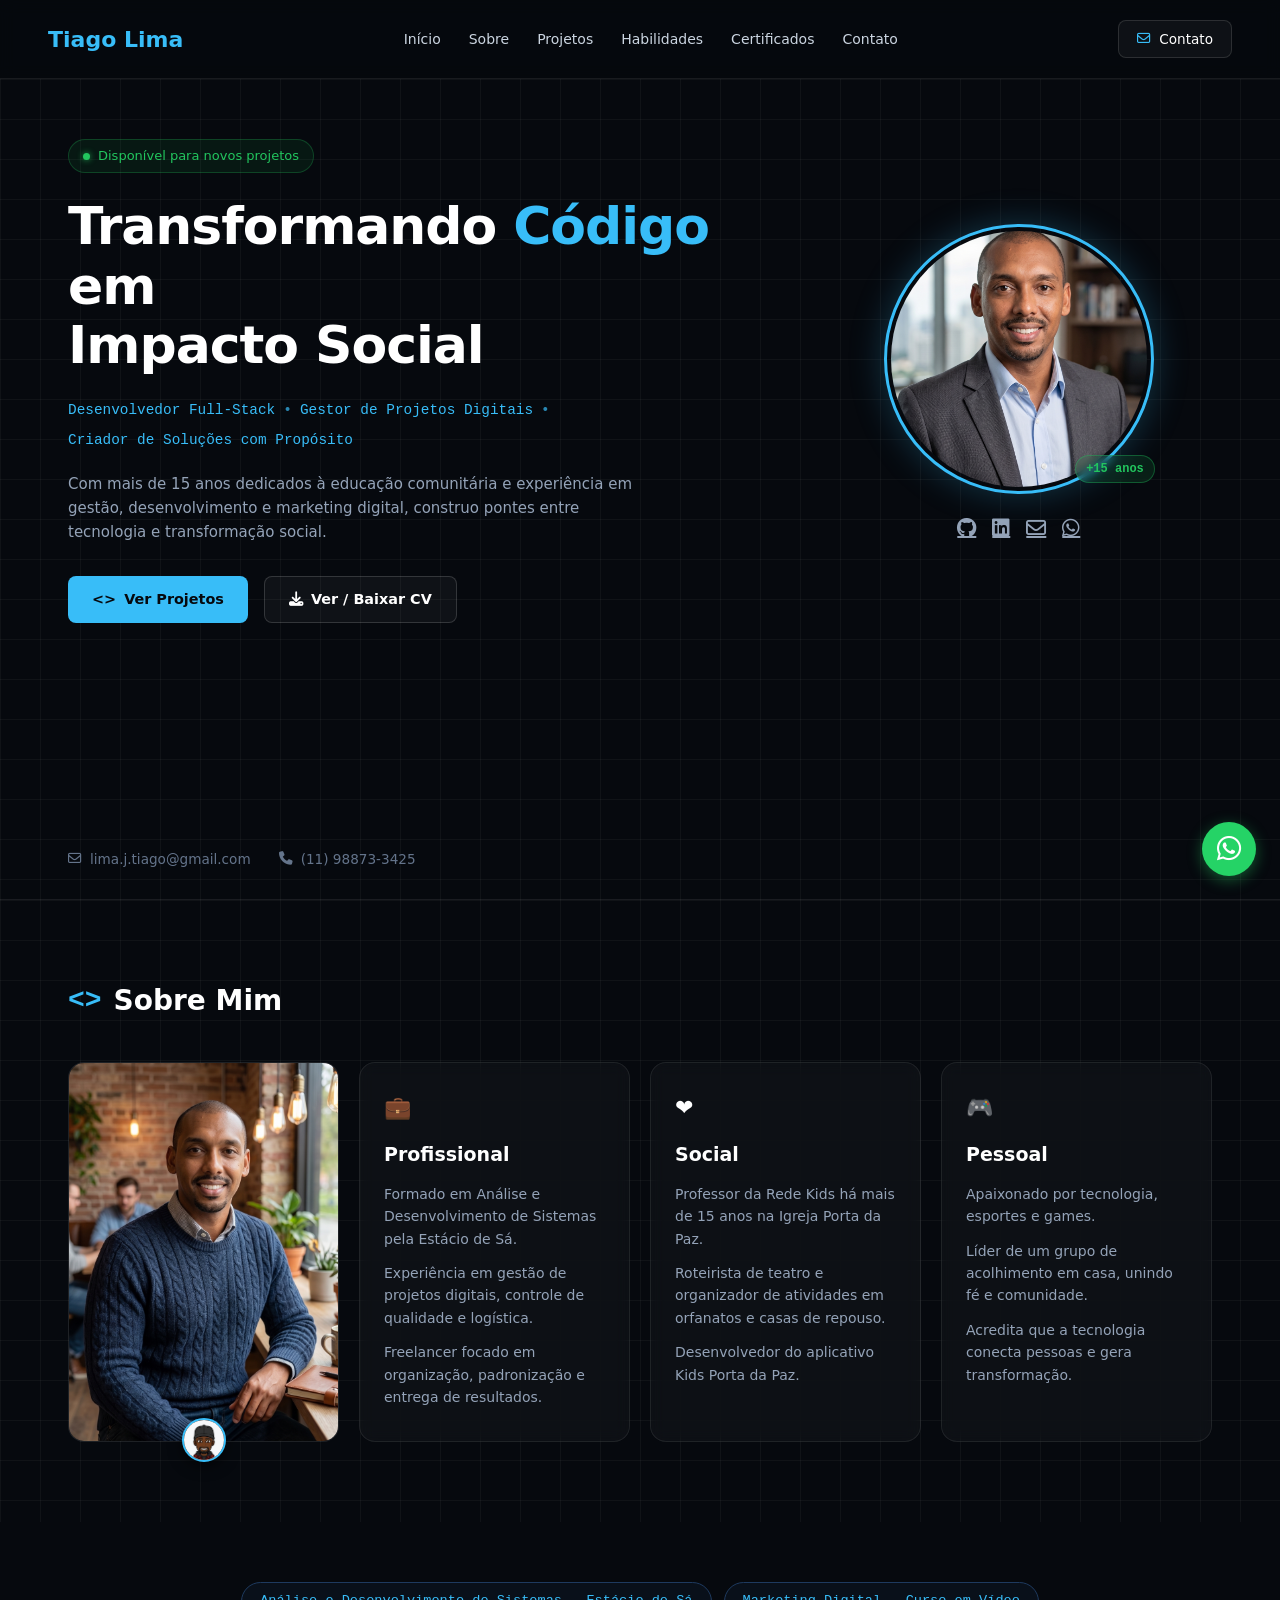
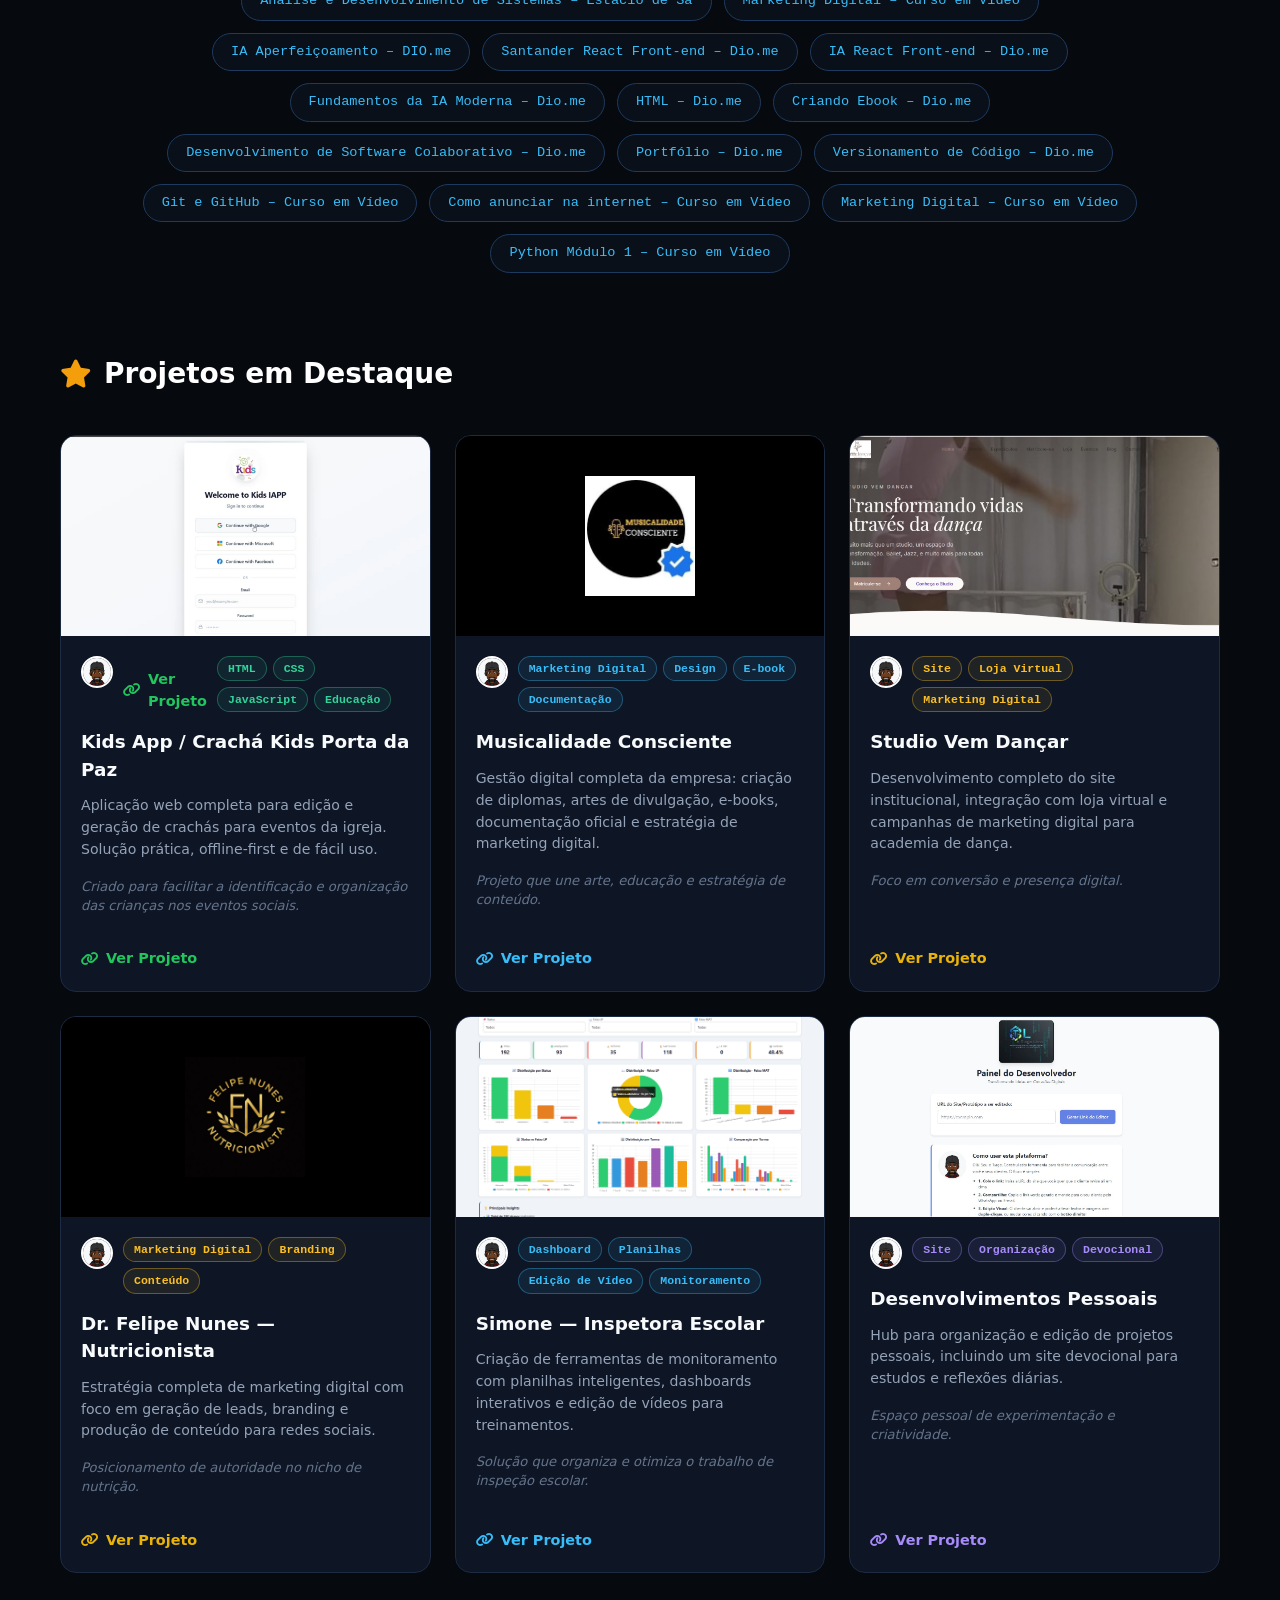
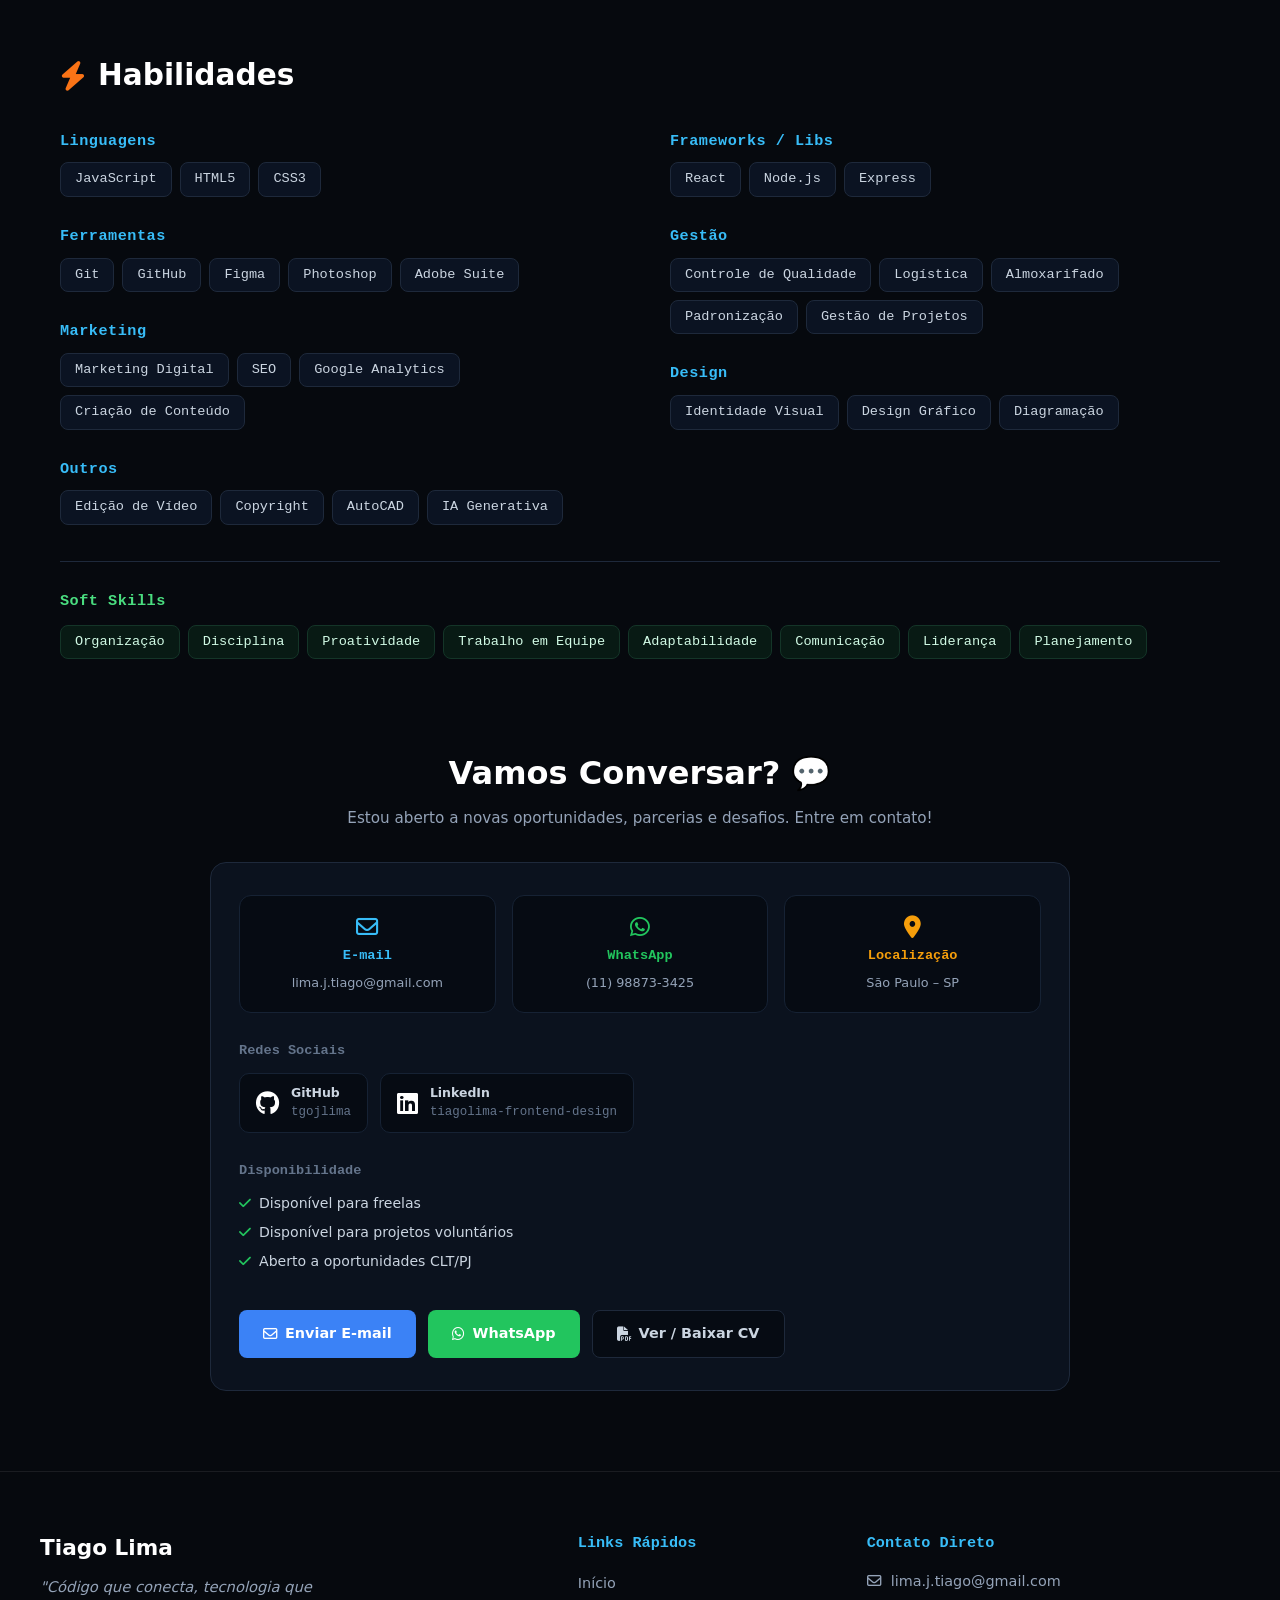
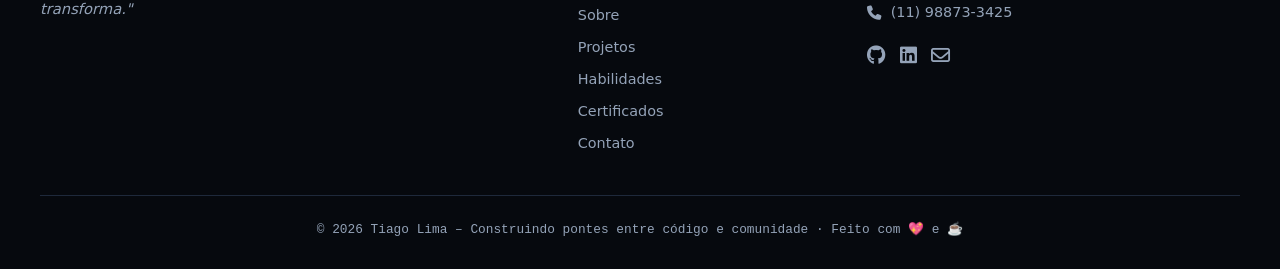
==== index.html @ 0a88589b "feat: initial commit of portfolio with LFS" ====
<!DOCTYPE html>
<html lang="pt-BR">
<head>
  <meta charset="UTF-8" />
  <meta name="viewport" content="width=device-width, initial-scale=1.0" />
  <meta name="description" content="Portfólio de Tiago Lima - Desenvolvedor Full-Stack, Gestor de Projetos Digitais e Designer" />
  
  <!-- Open Graph / Redes Sociais -->
  <meta property="og:type" content="website" />
  <meta property="og:title" content="Portfólio | Tiago Lima" />
  <meta property="og:description" content="Desenvolvedor Full-Stack, Gestor de Projetos Digitais e Designer." />
  <meta property="og:image" content="./assets/tiago_terno.jpg" />
  <meta name="twitter:card" content="summary_large_image" />

  <title>Portfólio | Tiago Lima</title>
  <link rel="icon" type="image/svg+xml" href="data:image/svg+xml,%3Csvg xmlns='http://www.w3.org/2000/svg' viewBox='0 0 100 100'%3E%3Ctext y='80' font-size='80'%3E👨‍💻%3C/text%3E%3C/svg%3E">

  <!-- Font Awesome Icons -->
  <link rel="stylesheet" href="https://cdnjs.cloudflare.com/ajax/libs/font-awesome/6.4.0/css/all.min.css" integrity="sha512-iecdLmaskl7CVkqkXNQ/ZH/XLlvWZOJyj7Yy7tcenmpD1ypASozpmT/E0iPtmFIB46ZmdtAc9eNBvH0H/ZpiBw==" crossorigin="anonymous" referrerpolicy="no-referrer" />

  <!-- Folha de Estilos Externa -->
  <link rel="stylesheet" href="style.css" />
</head>
<body>

  <!-- Barra de Navegação -->
  <header class="navbar">
    <a href="#inicio" class="navbar-logo">Tiago Lima</a>
    <nav class="nav-links" aria-label="Navegação Principal">
      <a href="#inicio">Início</a>
      <a href="#sobre">Sobre</a>
      <a href="#projetos">Projetos</a>
      <a href="#habilidades">Habilidades</a>
      <a href="certificados.html">Certificados</a>
      <a href="#contato">Contato</a>
    </nav>
    <a href="#contato" class="btn-contact">
      <i class="fa-regular fa-envelope" aria-hidden="true"></i>
      <span>Contato</span>
    </a>
  </header>

  <main>
  <!-- Hero Section -->
  <section class="hero-wrapper" id="inicio">
    <div class="hero-container">
      <div class="hero-content">
        
        <div class="hero-left">
          <div class="status-badge">
            <span class="status-dot"></span>
            <span>Disponível para novos projetos</span>
          </div>

          <h1 class="hero-title">
            Transformando <span class="text-blue">Código</span> em<br />
            Impacto Social
          </h1>

          <p class="hero-tags">
            <span>Desenvolvedor Full-Stack</span>
            <span class="dot" aria-hidden="true">•</span>
            <span>Gestor de Projetos Digitais</span>
            <span class="dot" aria-hidden="true">•</span>
            <span>Criador de Soluções com Propósito</span>
          </p>

          <p class="hero-description">
            Com mais de 15 anos dedicados à educação comunitária e experiência em gestão, desenvolvimento e marketing digital, construo pontes entre tecnologia e transformação social.
          </p>

          <div class="hero-buttons">
            <a href="#projetos" class="btn btn-primary">
              <span aria-hidden="true">&lt;&gt;</span>
              <span>Ver Projetos</span>
            </a>
            <a href="./assets/curriculo-tiago-2026.pdf" target="_blank" class="btn btn-secondary" aria-label="Visualizar ou Baixar Currículo em PDF">
              <i class="fa-solid fa-download" aria-hidden="true"></i>
              <span>Ver / Baixar CV</span>
            </a>
          </div>
        </div>

        <div class="hero-right">
          <div class="avatar-frame">
            <img src="./assets/tiago_terno.jpg" alt="Foto profissional de Tiago Lima" class="avatar-img" / loading="lazy">
            <span class="experience-badge">+15 anos</span>
          </div>

          <div class="social-icons">
            <a href="https://github.com/tgojlima" target="_blank" rel="noopener noreferrer" aria-label="GitHub de Tiago Lima">
              <i class="fa-brands fa-github" aria-hidden="true"></i>
            </a>
            <a href="https://linkedin.com/in/tiagolima-frontend-design" target="_blank" rel="noopener noreferrer" aria-label="LinkedIn de Tiago Lima">
              <i class="fa-brands fa-linkedin" aria-hidden="true"></i>
            </a>
            <a href="mailto:lima.j.tiago@gmail.com" aria-label="Enviar e-mail para Tiago Lima">
              <i class="fa-regular fa-envelope" aria-hidden="true"></i>
            </a>
            <a href="https://wa.me/5511988733425" target="_blank" rel="noopener noreferrer" aria-label="WhatsApp de Tiago Lima">
              <i class="fa-brands fa-whatsapp" aria-hidden="true"></i>
            </a>
          </div>
        </div>

      </div>

      <div class="hero-footer-contacts">
        <div class="contact-item">
          <i class="fa-regular fa-envelope" aria-hidden="true"></i>
          <span>lima.j.tiago@gmail.com</span>
        </div>
        <div class="contact-item">
          <i class="fa-solid fa-phone" aria-hidden="true"></i>
          <span>(11) 98873-3425</span>
        </div>
      </div>
    </div>
  </section>

  <!-- Seção Sobre -->
  <section class="about-section" id="sobre">
    <div class="about-container">
      <h2 class="section-title">
        <span class="code-symbol" aria-hidden="true">&lt;&gt;</span> Sobre Mim
      </h2>

      <div class="about-grid">
        <div class="photo-card-container">
          <div class="photo-card">
            <img src="./assets/tiago_sueter.jpg" alt="Tiago Lima posando com suéter" class="photo-img" / loading="lazy">
          </div>
          <div class="avatar-badge">
            <img src="./assets/tgoavatar.jpeg" alt="Ícone de avatar" / loading="lazy">
          </div>
        </div>

        <article class="info-card">
          <div class="card-icon" aria-hidden="true">💼</div>
          <h3 class="card-title">Profissional</h3>
          <p class="card-text">Formado em Análise e Desenvolvimento de Sistemas pela Estácio de Sá.</p>
          <p class="card-text">Experiência em gestão de projetos digitais, controle de qualidade e logística.</p>
          <p class="card-text">Freelancer focado em organização, padronização e entrega de resultados.</p>
        </article>

        <article class="info-card">
          <div class="card-icon" aria-hidden="true">❤️</div>
          <h3 class="card-title">Social</h3>
          <p class="card-text">Professor da Rede Kids há mais de 15 anos na Igreja Porta da Paz.</p>
          <p class="card-text">Roteirista de teatro e organizador de atividades em orfanatos e casas de repouso.</p>
          <p class="card-text">Desenvolvedor do aplicativo Kids Porta da Paz.</p>
        </article>

        <article class="info-card">
          <div class="card-icon" aria-hidden="true">🎮</div>
          <h3 class="card-title">Pessoal</h3>
          <p class="card-text">Apaixonado por tecnologia, esportes e games.</p>
          <p class="card-text">Líder de um grupo de acolhimento em casa, unindo fé e comunidade.</p>
          <p class="card-text">Acredita que a tecnologia conecta pessoas e gera transformação.</p>
        </article>
      </div>
    </div>
  </section>

  <!-- Seção Tags de Cursos Realizados -->
  <section class="tags-section" aria-label="Cursos e Certificações">
    <div class="tags-container">
      <a href="certificados.html" class="tag">Análise e Desenvolvimento de Sistemas – Estácio de Sá</a>
      <a href="certificados.html" class="tag">Marketing Digital – Curso em Vídeo</a>
      <a href="certificados.html" class="tag">IA Aperfeiçoamento – DIO.me</a>
      <a href="certificados.html" class="tag">Santander React Front-end – Dio.me</a>
      <a href="certificados.html" class="tag">IA React Front-end – Dio.me</a>
      <a href="certificados.html" class="tag">Fundamentos da IA Moderna – Dio.me</a>
      <a href="certificados.html" class="tag">HTML – Dio.me</a>
      <a href="certificados.html" class="tag">Criando Ebook – Dio.me</a>
      <a href="certificados.html" class="tag">Desenvolvimento de Software Colaborativo – Dio.me</a>
      <a href="certificados.html" class="tag">Portfólio – Dio.me</a>
      <a href="certificados.html" class="tag">Versionamento de Código – Dio.me</a>
      <a href="certificados.html" class="tag">Git e GitHub – Curso em Vídeo</a>
      <a href="certificados.html" class="tag">Como anunciar na internet – Curso em Vídeo</a>
      <a href="certificados.html" class="tag">Marketing Digital – Curso em Vídeo</a>
      <a href="certificados.html" class="tag">Python Módulo 1 – Curso em Vídeo</a>
    </div>
  </section>

  <!-- Seção Projetos em Destaque -->
  <section class="projects-section" id="projetos">
    <h2 class="section-title">
      <i class="fa-solid fa-star" aria-hidden="true"></i> Projetos em Destaque
    </h2>

    <div class="projects-grid">
      <!-- Card 1 -->
      <article class="project-card">
        <div class="card-cover">
          <img src="./assets/kids_portadapaz.jpeg" alt="Screenshot do aplicativo Kids Porta da Paz" / loading="lazy">
        </div>
        <div class="card-body">
          <div class="author-and-tags">
            <div class="author-avatar">
              <img src="./assets/tgoavatar.jpeg" alt="Avatar autor" / loading="lazy">
            </div>
            <div class="card-footer">
              <a href="https://github.com/tgojlima/cracha-kids-portadapaz" target="_blank" rel="noopener noreferrer" class="project-link link-green">
              <i class="fa-solid fa-link" aria-hidden="true"></i> Ver Projeto
              </a>
</div>
            <div class="tags-list">
              <span class="tag-badge tag-green">HTML</span>
              <span class="tag-badge tag-green">CSS</span>
              <span class="tag-badge tag-green">JavaScript</span>
              <span class="tag-badge tag-green">Educação</span>
            </div>
          </div>
          <h3 class="card-title">Kids App / Crachá Kids Porta da Paz</h3>
          <p class="card-description">
            Aplicação web completa para edição e geração de crachás para eventos da igreja. Solução prática, offline-first e de fácil uso.
          </p>
          <p class="card-italic-note">
            Criado para facilitar a identificação e organização das crianças nos eventos sociais.
          </p>
          <div class="card-footer">
            <a href="projetos.html#kids-app" class="project-link link-green">
              <i class="fa-solid fa-link" aria-hidden="true"></i> Ver Projeto
            </a>
          </div>
        </div>
      </article>

      <!-- Card 2 -->
      <article class="project-card">
        <div class="card-cover cover-centered">
          <img src="./assets/logo_musicalidade.jpg" alt="Logotipo Musicalidade Consciente" / loading="lazy">
        </div>
        <div class="card-body">
          <div class="author-and-tags">
            <div class="author-avatar">
              <img src="./assets/tgoavatar.jpeg" alt="Avatar autor" / loading="lazy">
            </div>
            <div class="tags-list">
              <span class="tag-badge tag-blue">Marketing Digital</span>
              <span class="tag-badge tag-blue">Design</span>
              <span class="tag-badge tag-blue">E-book</span>
              <span class="tag-badge tag-blue">Documentação</span>
            </div>
          </div>
          <h3 class="card-title">Musicalidade Consciente</h3>
          <p class="card-description">
            Gestão digital completa da empresa: criação de diplomas, artes de divulgação, e-books, documentação oficial e estratégia de marketing digital.
          </p>
          <p class="card-italic-note">
            Projeto que une arte, educação e estratégia de conteúdo.
          </p>
          <div class="card-footer">
            <a href="projetos.html#musicalidade" class="project-link link-blue">
              <i class="fa-solid fa-link" aria-hidden="true"></i> Ver Projeto
            </a>
          </div>
        </div>
      </article>

      <!-- Card 3 -->
      <article class="project-card">
        <div class="card-cover">
          <img src="./assets/studio_vemdancar.jpeg" alt="Visual do site Studio Vem Dançar" / loading="lazy">
        </div>
        <div class="card-body">
          <div class="author-and-tags">
            <div class="author-avatar">
              <img src="./assets/tgoavatar.jpeg" alt="Avatar autor" / loading="lazy">
            </div>
            <div class="tags-list">
              <span class="tag-badge tag-yellow">Site</span>
              <span class="tag-badge tag-yellow">Loja Virtual</span>
              <span class="tag-badge tag-yellow">Marketing Digital</span>
            </div>
          </div>
          <h3 class="card-title">Studio Vem Dançar</h3>
          <p class="card-description">
            Desenvolvimento completo do site institucional, integração com loja virtual e campanhas de marketing digital para academia de dança.
          </p>
          <p class="card-italic-note">
            Foco em conversão e presença digital.
          </p>
          <div class="card-footer">
            <a href="projetos.html#vem-dancar" class="project-link link-yellow">
              <i class="fa-solid fa-link" aria-hidden="true"></i> Ver Projeto
            </a>
          </div>
        </div>
      </article>

      <!-- Card 4 -->
      <article class="project-card">
        <div class="card-cover cover-centered">
          <img src="./assets/logo-dr.-felipe-nunes.jpeg" alt="Logotipo Dr. Felipe Nunes" / loading="lazy">
        </div>
        <div class="card-body">
          <div class="author-and-tags">
            <div class="author-avatar">
              <img src="./assets/tgoavatar.jpeg" alt="Avatar autor" / loading="lazy">
            </div>
            <div class="tags-list">
              <span class="tag-badge tag-yellow">Marketing Digital</span>
              <span class="tag-badge tag-yellow">Branding</span>
              <span class="tag-badge tag-yellow">Conteúdo</span>
            </div>
          </div>
          <h3 class="card-title">Dr. Felipe Nunes — Nutricionista</h3>
          <p class="card-description">
            Estratégia completa de marketing digital com foco em geração de leads, branding e produção de conteúdo para redes sociais.
          </p>
          <p class="card-italic-note">
            Posicionamento de autoridade no nicho de nutrição.
          </p>
          <div class="card-footer">
            <a href="projetos.html#felipe-nunes" class="project-link link-yellow">
              <i class="fa-solid fa-link" aria-hidden="true"></i> Ver Projeto
            </a>
          </div>
        </div>
      </article>

      <!-- Card 5 -->
      <article class="project-card">
        <div class="card-cover">
          <img src="./assets/simone-dashboard.png" alt="Interface do Dashboard Simone Inspetora" / loading="lazy">
        </div>
        <div class="card-body">
          <div class="author-and-tags">
            <div class="author-avatar">
              <img src="./assets/tgoavatar.jpeg" alt="Avatar autor" / loading="lazy">
            </div>
            <div class="tags-list">
              <span class="tag-badge tag-blue">Dashboard</span>
              <span class="tag-badge tag-blue">Planilhas</span>
              <span class="tag-badge tag-blue">Edição de Vídeo</span>
              <span class="tag-badge tag-blue">Monitoramento</span>
            </div>
          </div>
          <h3 class="card-title">Simone — Inspetora Escolar</h3>
          <p class="card-description">
            Criação de ferramentas de monitoramento com planilhas inteligentes, dashboards interativos e edição de vídeos para treinamentos.
          </p>
          <p class="card-italic-note">
            Solução que organiza e otimiza o trabalho de inspeção escolar.
          </p>
          <div class="card-footer">
            <a href="projetos.html#simone-inspetora" class="project-link link-blue">
              <i class="fa-solid fa-link" aria-hidden="true"></i> Ver Projeto
            </a>
          </div>
        </div>
      </article>

      <!-- Card 6 -->
      <article class="project-card">
        <div class="card-cover">
          <img src="./assets/site_editor.jpeg" alt="Ambiente de edição de site devocional" / loading="lazy">
        </div>
        <div class="card-body">
          <div class="author-and-tags">
            <div class="author-avatar">
              <img src="./assets/tgoavatar.jpeg" alt="Avatar autor" / loading="lazy">
            </div>
            <div class="tags-list">
              <span class="tag-badge tag-purple">Site</span>
              <span class="tag-badge tag-purple">Organização</span>
              <span class="tag-badge tag-purple">Devocional</span>
            </div>
          </div>
          <h3 class="card-title">Desenvolvimentos Pessoais</h3>
          <p class="card-description">
            Hub para organização e edição de projetos pessoais, incluindo um site devocional para estudos e reflexões diárias.
          </p>
          <p class="card-italic-note">
            Espaço pessoal de experimentação e criatividade.
          </p>
          <div class="card-footer">
            <a href="projetos.html#desenvolvimentos-pessoais" class="project-link link-purple">
              <i class="fa-solid fa-link" aria-hidden="true"></i> Ver Projeto
            </a>
          </div>
        </div>
      </article>
    </div>
  </section>

  <!-- Seção Habilidades -->
  <section class="skills-section" id="habilidades">
    <h2 class="skills-title">
      <i class="fa-solid fa-bolt icon-bolt" aria-hidden="true"></i> Habilidades
    </h2>

    <div class="skills-grid">
      <div class="skills-column">
        <div class="skill-group">
          <h3 class="category-label label-blue">Linguagens</h3>
          <div class="skill-tags">
            <span class="skill-tag">JavaScript</span>
            <span class="skill-tag">HTML5</span>
            <span class="skill-tag">CSS3</span>
          </div>
        </div>

        <div class="skill-group">
          <h3 class="category-label label-blue">Ferramentas</h3>
          <div class="skill-tags">
            <span class="skill-tag">Git</span>
            <span class="skill-tag">GitHub</span>
            <span class="skill-tag">Figma</span>
            <span class="skill-tag">Photoshop</span>
            <span class="skill-tag">Adobe Suite</span>
          </div>
        </div>

        <div class="skill-group">
          <h3 class="category-label label-blue">Marketing</h3>
          <div class="skill-tags">
            <span class="skill-tag">Marketing Digital</span>
            <span class="skill-tag">SEO</span>
            <span class="skill-tag">Google Analytics</span>
            <span class="skill-tag">Criação de Conteúdo</span>
          </div>
        </div>

        <div class="skill-group">
          <h3 class="category-label label-blue">Outros</h3>
          <div class="skill-tags">
            <span class="skill-tag">Edição de Vídeo</span>
            <span class="skill-tag">Copyright</span>
            <span class="skill-tag">AutoCAD</span>
            <span class="skill-tag">IA Generativa</span>
          </div>
        </div>
      </div>

      <div class="skills-column">
        <div class="skill-group">
          <h3 class="category-label label-blue">Frameworks / Libs</h3>
          <div class="skill-tags">
            <span class="skill-tag">React</span>
            <span class="skill-tag">Node.js</span>
            <span class="skill-tag">Express</span>
          </div>
        </div>

        <div class="skill-group">
          <h3 class="category-label label-blue">Gestão</h3>
          <div class="skill-tags">
            <span class="skill-tag">Controle de Qualidade</span>
            <span class="skill-tag">Logística</span>
            <span class="skill-tag">Almoxarifado</span>
            <span class="skill-tag">Padronização</span>
            <span class="skill-tag">Gestão de Projetos</span>
          </div>
        </div>

        <div class="skill-group">
          <h3 class="category-label label-blue">Design</h3>
          <div class="skill-tags">
            <span class="skill-tag">Identidade Visual</span>
            <span class="skill-tag">Design Gráfico</span>
            <span class="skill-tag">Diagramação</span>
          </div>
        </div>
      </div>
    </div>

    <hr class="skills-divider" />

    <div class="soft-skills-group">
      <h3 class="category-label label-green">Soft Skills</h3>
      <div class="skill-tags">
        <span class="skill-tag tag-soft">Organização</span>
        <span class="skill-tag tag-soft">Disciplina</span>
        <span class="skill-tag tag-soft">Proatividade</span>
        <span class="skill-tag tag-soft">Trabalho em Equipe</span>
        <span class="skill-tag tag-soft">Adaptabilidade</span>
        <span class="skill-tag tag-soft">Comunicação</span>
        <span class="skill-tag tag-soft">Liderança</span>
        <span class="skill-tag tag-soft">Planejamento</span>
      </div>
    </div>
  </section>

  <!-- Seção Contato -->
  <section class="contact-section" id="contato">
    <div class="contact-header">
      <h2 class="contact-title">Vamos Conversar? 💬</h2>
      <p class="contact-subtitle">
        Estou aberto a novas oportunidades, parcerias e desafios. Entre em contato!
      </p>
    </div>

    <div class="contact-box">
      <div class="direct-contacts-grid">
        <a href="mailto:lima.j.tiago@gmail.com" class="direct-card">
          <i class="fa-regular fa-envelope icon-email" aria-hidden="true"></i>
          <span class="direct-label label-email">E-mail</span>
          <span class="direct-value">lima.j.tiago@gmail.com</span>
        </a>

        <a href="https://wa.me/5511988733425" target="_blank" rel="noopener noreferrer" class="direct-card">
          <i class="fa-brands fa-whatsapp icon-whatsapp" aria-hidden="true"></i>
          <span class="direct-label label-whatsapp">WhatsApp</span>
          <span class="direct-value">(11) 98873-3425</span>
        </a>

        <div class="direct-card">
          <i class="fa-solid fa-location-dot icon-location" aria-hidden="true"></i>
          <span class="direct-label label-location">Localização</span>
          <span class="direct-value">São Paulo – SP</span>
        </div>
      </div>

      <div class="contact-subgroup">
        <h3 class="subgroup-title">Redes Sociais</h3>
        <div class="social-links-grid">
          <a href="https://github.com/tgojlima" target="_blank" rel="noopener noreferrer" class="social-card">
            <i class="fa-brands fa-github" aria-hidden="true"></i>
            <div>
              <span class="social-name">GitHub</span>
              <span class="social-handle">tgojlima</span>
            </div>
          </a>

          <a href="https://linkedin.com/in/tiagolima-frontend-design" target="_blank" rel="noopener noreferrer" class="social-card">
            <i class="fa-brands fa-linkedin" aria-hidden="true"></i>
            <div>
              <span class="social-name">LinkedIn</span>
              <span class="social-handle">tiagolima-frontend-design</span>
            </div>
          </a>
        </div>
      </div>

      <div class="contact-subgroup">
        <h3 class="subgroup-title">Disponibilidade</h3>
        <ul class="availability-list">
          <li><i class="fa-solid fa-check check-icon" aria-hidden="true"></i> Disponível para freelas</li>
          <li><i class="fa-solid fa-check check-icon" aria-hidden="true"></i> Disponível para projetos voluntários</li>
          <li><i class="fa-solid fa-check check-icon" aria-hidden="true"></i> Aberto a oportunidades CLT/PJ</li>
        </ul>
      </div>

      <div class="contact-actions">
        <a href="mailto:lima.j.tiago@gmail.com" class="btn btn-blue">
          <i class="fa-regular fa-envelope" aria-hidden="true"></i> Enviar E-mail
        </a>
        <a href="https://wa.me/5511988733425" target="_blank" rel="noopener noreferrer" class="btn btn-green">
          <i class="fa-brands fa-whatsapp" aria-hidden="true"></i> WhatsApp
        </a>
        <a href="./assets/curriculo-tiago-2026.pdf" target="_blank" class="btn btn-dark" aria-label="Visualizar ou Baixar Currículo em PDF">
          <i class="fa-solid fa-file-pdf" aria-hidden="true"></i> Ver / Baixar CV
        </a>
      </div>
    </div>
  </section>

  </main>

  <!-- Rodapé -->
  <footer class="site-footer">
    <div class="footer-container">
      <div class="footer-top">
        <div class="footer-col col-brand">
          <h3 class="footer-author">Tiago Lima</h3>
          <p class="footer-quote">"Código que conecta, tecnologia que transforma."</p>
        </div>

        <div class="footer-col col-links">
          <h4 class="footer-title">Links Rápidos</h4>
          <ul class="footer-list">
            <li><a href="#inicio">Início</a></li>
            <li><a href="#sobre">Sobre</a></li>
            <li><a href="#projetos">Projetos</a></li>
            <li><a href="#habilidades">Habilidades</a></li>
            <li><a href="certificados.html">Certificados</a></li>
            <li><a href="#contato">Contato</a></li>
          </ul>
        </div>

        <div class="footer-col col-contact">
          <h4 class="footer-title">Contato Direto</h4>
          <div class="footer-contact-item">
            <i class="fa-regular fa-envelope" aria-hidden="true"></i>
            <a href="mailto:lima.j.tiago@gmail.com">lima.j.tiago@gmail.com</a>
          </div>
          <div class="footer-contact-item">
            <i class="fa-solid fa-phone" aria-hidden="true"></i>
            <a href="tel:5511988733425">(11) 98873-3425</a>
          </div>
          <div class="footer-social-icons">
            <a href="https://github.com/tgojlima" target="_blank" rel="noopener noreferrer" aria-label="GitHub"><i class="fa-brands fa-github" aria-hidden="true"></i></a>
            <a href="https://linkedin.com/in/tiagolima-frontend-design" target="_blank" rel="noopener noreferrer" aria-label="LinkedIn"><i class="fa-brands fa-linkedin" aria-hidden="true"></i></a>
            <a href="mailto:lima.j.tiago@gmail.com" aria-label="E-mail"><i class="fa-regular fa-envelope" aria-hidden="true"></i></a>
          </div>
        </div>
      </div>

      <hr class="footer-divider" />

      <div class="footer-bottom">
        <p>© 2026 Tiago Lima – Construindo pontes entre código e comunidade · Feito com 💖 e ☕</p>
      </div>
    </div>
  </footer>

  <!-- Botão WhatsApp Flutuante -->
  <a href="https://wa.me/5511988733425" class="whatsapp-btn" target="_blank" rel="noopener noreferrer" aria-label="Fale comigo no WhatsApp">
    <i class="fa-brands fa-whatsapp" aria-hidden="true"></i>
  </a>

<!-- Vinculando o JavaScript -->
  <script src="script.js" defer></script>

</body>
</html>
---- style.css ----
/* ==========================================================================
   1. RESET & VARIÁVEIS GLOBAIS (DESIGN SYSTEM)
   ========================================================================== */
:root {
  --bg-main: #06090e;
  --bg-card: #0e1626;
  --bg-surface: #0b121e;
  --bg-input: #060b13;

  --color-primary: #38bdf8;
  --color-primary-hover: #0ea5e9;
  --color-accent-green: #22c55e;
  --color-accent-gold: #f59e0b;
  --color-accent-orange: #f97316;
  --color-accent-purple: #a78bfa;

  --text-primary: #ffffff;
  --text-secondary: #94a3b8;
  --text-muted: #64748b;
  --text-badge: #cbd5e1;

  --border-light: rgba(255, 255, 255, 0.08);
  --border-card: #1c2a42;
  --border-box: #1e293b;

  --font-main: system-ui, -apple-system, BlinkMacSystemFont, 'Segoe UI', Roboto, sans-serif;
  --font-mono: ui-monospace, SFMono-Regular, Menlo, Monaco, Consolas, monospace;
}

* {
  box-sizing: border-box;
  margin: 0;
  padding: 0;
}

html {
  scroll-behavior: smooth;
}

body {
  background-color: var(--bg-main);
  color: var(--text-primary);
  font-family: var(--font-main);
  line-height: 1.5;
  overflow-x: hidden;
}

/* ==========================================================================
   2. NAVBAR
   ========================================================================== */
.navbar {
  display: flex;
  align-items: center;
  justify-content: space-between;
  padding: 20px 48px;
  background-color: rgba(6, 9, 14, 0.85);
  backdrop-filter: blur(8px);
  border-bottom: 1px solid var(--border-light);
  position: sticky;
  top: 0;
  z-index: 100;
}

.navbar-logo {
  font-size: 1.375rem;
  font-weight: 700;
  color: var(--color-primary);
  text-decoration: none;
}

.nav-links {
  display: flex;
  gap: 28px;
}

.nav-links a {
  color: var(--text-badge);
  text-decoration: none;
  font-size: 0.875rem;
  font-weight: 500;
  transition: color 0.2s ease;
}

.nav-links a:hover {
  color: var(--color-primary);
}

.btn-contact {
  display: inline-flex;
  align-items: center;
  gap: 8px;
  padding: 8px 18px;
  background: rgba(255, 255, 255, 0.04);
  border: 1px solid rgba(255, 255, 255, 0.12);
  border-radius: 8px;
  color: var(--color-primary);
  text-decoration: none;
  font-size: 0.85rem;
  font-weight: 500;
  transition: all 0.2s ease;
}

.btn-contact span {
  color: var(--text-primary);
}

.btn-contact:hover {
  border-color: rgba(56, 189, 248, 0.4);
  background: rgba(56, 189, 248, 0.08);
}

/* ==========================================================================
   3. HERO SECTION
   ========================================================================== */
.hero-wrapper {
  background-color: var(--bg-main);
  background-image: 
    linear-gradient(rgba(255, 255, 255, 0.04) 1px, transparent 1px),
    linear-gradient(90deg, rgba(255, 255, 255, 0.04) 1px, transparent 1px);
  background-size: 40px 40px;
  min-height: calc(100vh - 80px);
  display: flex;
  flex-direction: column;
}

.hero-container {
  max-width: 1240px;
  width: 100%;
  margin: 0 auto;
  padding: 60px 48px 30px;
  flex: 1;
  display: flex;
  flex-direction: column;
  justify-content: space-between;
}

.hero-content {
  display: grid;
  grid-template-columns: 1.3fr 0.7fr;
  align-items: center;
  gap: 40px;
}

.status-badge {
  display: inline-flex;
  align-items: center;
  gap: 8px;
  background-color: rgba(34, 197, 94, 0.08);
  border: 1px solid rgba(34, 197, 94, 0.25);
  color: var(--color-accent-green);
  padding: 6px 14px;
  border-radius: 9999px;
  font-size: 0.8125rem;
  font-weight: 500;
  margin-bottom: 24px;
}

.status-dot {
  width: 7px;
  height: 7px;
  background-color: var(--color-accent-green);
  border-radius: 50%;
  box-shadow: 0 0 6px rgba(34, 197, 94, 0.8);
}

.hero-title {
  font-size: 3.25rem;
  font-weight: 800;
  line-height: 1.15;
  letter-spacing: -0.02em;
  margin-bottom: 24px;
}

.text-blue {
  color: var(--color-primary);
}

.hero-tags {
  font-family: var(--font-mono);
  font-size: 0.9rem;
  color: var(--color-primary);
  margin-bottom: 20px;
  display: flex;
  flex-wrap: wrap;
  align-items: center;
  gap: 8px;
}

.hero-tags .dot {
  opacity: 0.7;
}

.hero-description {
  font-size: 0.9375rem;
  line-height: 1.6;
  color: var(--text-secondary);
  max-width: 580px;
  margin-bottom: 32px;
}

.hero-buttons {
  display: flex;
  gap: 16px;
}

.btn {
  display: inline-flex;
  align-items: center;
  justify-content: center;
  gap: 8px;
  padding: 12px 24px;
  border-radius: 8px;
  font-size: 0.9rem;
  font-weight: 600;
  text-decoration: none;
  transition: all 0.2s ease;
  cursor: pointer;
}

.btn-primary {
  background-color: var(--color-primary);
  color: var(--bg-main);
  border: none;
}

.btn-primary:hover {
  background-color: var(--color-primary-hover);
  box-shadow: 0 0 16px rgba(56, 189, 248, 0.4);
}

.btn-secondary {
  background-color: rgba(255, 255, 255, 0.04);
  color: var(--text-primary);
  border: 1px solid rgba(255, 255, 255, 0.15);
}

.btn-secondary:hover {
  background-color: rgba(255, 255, 255, 0.08);
  border-color: rgba(255, 255, 255, 0.3);
}

.hero-right {
  display: flex;
  flex-direction: column;
  align-items: center;
  justify-content: center;
}

.avatar-frame {
  position: relative;
  width: 270px;
  height: 270px;
  border-radius: 50%;
  border: 3px solid var(--color-primary);
  box-shadow: 0 0 35px rgba(56, 189, 248, 0.25);
  padding: 4px;
}

.avatar-img {
  width: 100%;
  height: 100%;
  object-fit: cover;
  border-radius: 50%;
  display: block;
}

.experience-badge {
  position: absolute;
  bottom: 8px;
  right: -4px;
  background-color: rgba(34, 197, 94, 0.12);
  border: 1px solid rgba(34, 197, 94, 0.35);
  color: var(--color-accent-green);
  font-family: var(--font-mono);
  font-size: 0.75rem;
  font-weight: 600;
  padding: 4px 10px;
  border-radius: 9999px;
  backdrop-filter: blur(4px);
}

.social-icons {
  display: flex;
  gap: 16px;
  margin-top: 24px;
}

.social-icons a {
  color: var(--text-secondary);
  display: flex;
  align-items: center;
  justify-content: center;
  font-size: 1.25rem;
  transition: color 0.2s ease, transform 0.2s ease;
}

.social-icons a:hover {
  color: var(--text-primary);
  transform: translateY(-2px);
}

.hero-footer-contacts {
  display: flex;
  gap: 28px;
  margin-top: 48px;
  padding-top: 16px;
}

.contact-item {
  display: flex;
  align-items: center;
  gap: 8px;
  color: var(--text-muted);
  font-size: 0.85rem;
}

/* ==========================================================================
   4. ABOUT SECTION
   ========================================================================== */
.about-section {
  background-color: var(--bg-main);
  background-image: 
    linear-gradient(rgba(255, 255, 255, 0.04) 1px, transparent 1px),
    linear-gradient(90deg, rgba(255, 255, 255, 0.04) 1px, transparent 1px);
  background-size: 40px 40px;
  padding: 80px 0;
  border-top: 1px solid var(--border-light);
}

.about-container {
  max-width: 1240px;
  width: 100%;
  margin: 0 auto;
  padding: 0 48px;
}

.section-title {
  font-size: 1.75rem;
  font-weight: 700;
  display: flex;
  align-items: center;
  gap: 12px;
  margin-bottom: 40px;
  color: var(--text-primary);
}

.code-symbol {
  color: var(--color-primary);
  font-family: var(--font-mono);
}

.about-grid {
  display: grid;
  grid-template-columns: repeat(4, 1fr);
  gap: 20px;
}

.photo-card-container {
  position: relative;
  display: flex;
  flex-direction: column;
  align-items: center;
}

.photo-card {
  width: 100%;
  height: 100%;
  min-height: 380px;
  border-radius: 16px;
  overflow: hidden;
  border: 1px solid var(--border-light);
  background-color: rgba(255, 255, 255, 0.02);
}

.photo-img {
  width: 100%;
  height: 100%;
  object-fit: cover;
  display: block;
}

.avatar-badge {
  position: absolute;
  bottom: -20px;
  width: 44px;
  height: 44px;
  border-radius: 50%;
  border: 2px solid var(--color-primary);
  background-color: var(--bg-main);
  overflow: hidden;
  display: flex;
  align-items: center;
  justify-content: center;
  box-shadow: 0 4px 14px rgba(0, 0, 0, 0.6);
}

.avatar-badge img {
  width: 100%;
  height: 100%;
  object-fit: cover;
}

.info-card {
  background-color: rgba(255, 255, 255, 0.03);
  border: 1px solid var(--border-light);
  border-radius: 16px;
  padding: 28px 24px;
  display: flex;
  flex-direction: column;
  backdrop-filter: blur(8px);
  transition: border-color 0.2s ease, transform 0.2s ease;
}

.info-card:hover {
  border-color: rgba(56, 189, 248, 0.3);
  transform: translateY(-2px);
}

.card-icon {
  font-size: 1.375rem;
  margin-bottom: 16px;
}

.card-title {
  font-size: 1.1875rem;
  font-weight: 700;
  color: var(--text-primary);
  margin-bottom: 14px;
}

.card-text {
  font-size: 0.875rem;
  line-height: 1.6;
  color: var(--text-secondary);
  margin-bottom: 12px;
}

.card-text:last-child {
  margin-bottom: 0;
}

/* ==========================================================================
   5. TAGS DE CURSOS (CENTRALIZADAS)
   ========================================================================== */
.tags-section {
  width: 100%;
  max-width: 1200px;
  margin: 60px auto 40px auto;
  padding: 0 20px;
  display: flex;
  justify-content: center; /* Centraliza a caixa inteira na página */
}

.tags-container {
  display: flex;
  flex-wrap: wrap;
  gap: 12px;
  justify-content: center; /* Centraliza todas as tags/linhas horizontalmente */
  align-items: center;
  max-width: 1000px;       /* Mantém uma largura harmoniosa no centro */
  margin: 0 auto;
}

.tag {
  display: inline-flex;
  align-items: center;
  justify-content: center;
  text-align: center;
  color: var(--color-primary);
  border: 1px solid #1e3a5f;
  background-color: rgba(30, 58, 95, 0.15);
  padding: 8px 18px;
  border-radius: 9999px;
  font-size: 0.85rem;
  font-family: var(--font-mono);
  transition: all 0.2s ease-in-out;
  cursor: pointer;
  text-decoration: none;
}

.tag:hover {
  border-color: var(--color-primary);
  background-color: rgba(56, 189, 248, 0.15);
  box-shadow: 0 0 10px rgba(59, 130, 246, 0.2);
}


/* ==========================================================================
   6. PROJETOS EM DESTAQUE
   ========================================================================== */
.projects-section {
  width: 100%;
  max-width: 1200px;
  margin: 80px auto 40px auto;
  padding: 0 20px;
}

.projects-section .section-title i {
  color: var(--color-accent-gold);
}

.projects-grid {
  display: grid;
  grid-template-columns: repeat(3, 1fr);
  gap: 24px;
}

.project-card {
  background-color: var(--bg-card);
  border: 1px solid var(--border-card);
  border-radius: 16px;
  overflow: hidden;
  display: flex;
  flex-direction: column;
  transition: transform 0.2s ease, border-color 0.2s ease, box-shadow 0.2s ease;
}

.project-card:hover {
  transform: translateY(-4px);
  border-color: #2b3e5f;
  box-shadow: 0 10px 25px rgba(0, 0, 0, 0.4);
}

.card-cover {
  width: 100%;
  height: 200px;
  background-color: #162032;
  display: flex;
  align-items: center;
  justify-content: center;
  overflow: hidden;
}

.card-cover img {
  width: 100%;
  height: 100%;
  object-fit: cover;
  display: block;
}

.card-cover.cover-centered {
  background-color: #000000;
}

.card-cover.cover-centered img {
  width: 120px;
  height: 120px;
  object-fit: contain;
}

.project-card .card-body {
  padding: 20px;
  display: flex;
  flex-direction: column;
  flex-grow: 1;
}

.author-and-tags {
  display: flex;
  align-items: flex-start;
  gap: 10px;
  margin-bottom: 16px;
}

.author-avatar {
  width: 32px;
  height: 32px;
  border-radius: 50%;
  border: 2px solid var(--text-primary);
  background-color: var(--color-primary);
  flex-shrink: 0;
  overflow: hidden;
}

.author-avatar img {
  width: 100%;
  height: 100%;
  object-fit: cover;
}

.tags-list {
  display: flex;
  flex-wrap: wrap;
  gap: 6px;
  align-items: center;
}

.tag-badge {
  font-family: var(--font-mono);
  font-size: 0.72rem;
  font-weight: 600;
  padding: 3px 10px;
  border-radius: 9999px;
  white-space: nowrap;
}

.tag-green {
  color: #34d399;
  border: 1px solid rgba(52, 211, 153, 0.35);
  background-color: rgba(52, 211, 153, 0.08);
}

.tag-blue {
  color: var(--color-primary);
  border: 1px solid rgba(56, 189, 248, 0.35);
  background-color: rgba(56, 189, 248, 0.08);
}

.tag-yellow {
  color: #fbbf24;
  border: 1px solid rgba(251, 191, 36, 0.35);
  background-color: rgba(251, 191, 36, 0.08);
}

.tag-purple {
  color: var(--color-accent-purple);
  border: 1px solid rgba(167, 139, 250, 0.35);
  background-color: rgba(167, 139, 250, 0.08);
}

.project-card .card-title {
  font-size: 1.15rem;
  margin-bottom: 12px;
  color: #f8fafc;
}

.card-description {
  font-size: 0.88rem;
  color: var(--text-secondary);
  line-height: 1.55;
  margin-bottom: 16px;
}

.card-italic-note {
  font-size: 0.82rem;
  font-style: italic;
  color: var(--text-muted);
  line-height: 1.45;
  margin-bottom: 22px;
}

.card-footer {
  margin-top: auto;
  padding-top: 10px;
}

.project-link {
  display: inline-flex;
  align-items: center;
  gap: 7px;
  font-size: 0.9rem;
  font-weight: 600;
  text-decoration: none;
}

.project-link:hover {
  text-decoration: underline;
}

.link-green  { color: var(--color-accent-green); }
.link-blue   { color: var(--color-primary); }
.link-yellow { color: #eab308; }
.link-purple { color: var(--color-accent-purple); }

/* ==========================================================================
   7. HABILIDADES
   ========================================================================== */
.skills-section {
  width: 100%;
  max-width: 1200px;
  margin: 80px auto 40px auto;
  padding: 0 20px;
}

.skills-title {
  display: flex;
  align-items: center;
  gap: 12px;
  font-size: 1.85rem;
  font-weight: 700;
  color: var(--text-primary);
  margin-bottom: 32px;
}

.icon-bolt {
  color: var(--color-accent-orange);
}

.skills-grid {
  display: grid;
  grid-template-columns: 1fr 1fr;
  gap: 40px 60px;
}

.skills-column {
  display: flex;
  flex-direction: column;
  gap: 28px;
}

.skill-group {
  display: flex;
  flex-direction: column;
  gap: 10px;
}

.category-label {
  font-family: var(--font-mono);
  font-size: 0.95rem;
  font-weight: 600;
  letter-spacing: 0.5px;
}

.label-blue { color: var(--color-primary); }
.label-green { color: #4ade80; }

.skill-tags {
  display: flex;
  flex-wrap: wrap;
  gap: 8px;
}

.skill-tag {
  display: inline-block;
  font-family: var(--font-mono);
  font-size: 0.85rem;
  color: var(--text-badge);
  background-color: #0b1322;
  border: 1px solid var(--border-box);
  padding: 6px 14px;
  border-radius: 8px;
  cursor: default;
  transition: all 0.2s ease;
}

.skill-tag:hover {
  border-color: var(--color-primary);
  color: var(--text-primary);
  background-color: rgba(56, 189, 248, 0.1);
}

.skills-divider {
  border: none;
  border-top: 1px solid var(--border-box);
  margin: 36px 0 28px 0;
}

.soft-skills-group {
  display: flex;
  flex-direction: column;
  gap: 12px;
}

.skill-tag.tag-soft {
  border-color: #143528;
  background-color: #081a14;
  color: #d1fae5;
}

.skill-tag.tag-soft:hover {
  border-color: #4ade80;
  background-color: rgba(74, 222, 128, 0.12);
  color: var(--text-primary);
}

/* ==========================================================================
   8. CONTATO
   ========================================================================== */
.contact-section {
  width: 100%;
  max-width: 900px;
  margin: 90px auto 60px auto;
  padding: 0 20px;
}

.contact-header {
  text-align: center;
  margin-bottom: 32px;
}

.contact-title {
  font-size: 2rem;
  font-weight: 700;
  color: var(--text-primary);
  margin-bottom: 10px;
}

.contact-subtitle {
  color: var(--text-secondary);
  font-size: 0.95rem;
}

.contact-box {
  background-color: var(--bg-surface);
  border: 1px solid var(--border-box);
  border-radius: 16px;
  padding: 32px 28px;
  display: flex;
  flex-direction: column;
  gap: 28px;
}

.direct-contacts-grid {
  display: grid;
  grid-template-columns: repeat(3, 1fr);
  gap: 16px;
}

.direct-card {
  background-color: var(--bg-input);
  border: 1px solid #162234;
  border-radius: 12px;
  padding: 20px 16px;
  text-align: center;
  display: flex;
  flex-direction: column;
  align-items: center;
  gap: 6px;
  text-decoration: none;
  transition: all 0.2s ease;
}

.direct-card:hover {
  border-color: #2b3e5f;
  transform: translateY(-2px);
}

.direct-card i {
  font-size: 1.4rem;
  margin-bottom: 2px;
}

.direct-label {
  font-family: var(--font-mono);
  font-size: 0.85rem;
  font-weight: 600;
}

.direct-value {
  font-size: 0.8rem;
  color: var(--text-secondary);
  word-break: break-all;
}

.icon-email, .label-email { color: var(--color-primary); }
.icon-whatsapp, .label-whatsapp { color: var(--color-accent-green); }
.icon-location, .label-location { color: var(--color-accent-gold); }

.contact-subgroup {
  display: flex;
  flex-direction: column;
  gap: 12px;
}

.subgroup-title {
  font-family: var(--font-mono);
  color: var(--text-muted);
  font-size: 0.85rem;
  font-weight: 600;
}

.social-links-grid {
  display: flex;
  flex-wrap: wrap;
  gap: 12px;
}

.social-card {
  background-color: var(--bg-input);
  border: 1px solid #162234;
  border-radius: 10px;
  padding: 10px 16px;
  display: inline-flex;
  align-items: center;
  gap: 12px;
  text-decoration: none;
  transition: all 0.2s ease;
}

.social-card:hover {
  border-color: var(--color-primary);
}

.social-card i {
  font-size: 1.5rem;
  color: var(--text-primary);
}

.social-name {
  display: block;
  font-size: 0.78rem;
  color: var(--text-badge);
  font-weight: 600;
}

.social-handle {
  display: block;
  font-family: var(--font-mono);
  font-size: 0.78rem;
  color: var(--text-muted);
}

.availability-list {
  list-style: none;
  display: flex;
  flex-direction: column;
  gap: 8px;
}

.availability-list li {
  display: flex;
  align-items: center;
  gap: 8px;
  font-size: 0.88rem;
  color: var(--text-badge);
}

.check-icon {
  color: var(--color-accent-green);
  font-size: 0.85rem;
}

.contact-actions {
  display: flex;
  flex-wrap: wrap;
  gap: 12px;
  padding-top: 10px;
}

.btn-blue {
  background-color: #3b82f6;
  color: var(--text-primary);
  border: none;
}
.btn-blue:hover {
  background-color: #2563eb;
}

.btn-green {
  background-color: var(--color-accent-green);
  color: var(--text-primary);
  border: none;
}
.btn-green:hover {
  background-color: #16a34a;
}

.btn-dark {
  background-color: var(--bg-input);
  color: var(--text-badge);
  border: 1px solid var(--border-box);
}
.btn-dark:hover {
  background-color: #162234;
  color: var(--text-primary);
  border-color: var(--color-primary);
}

/* ==========================================================================
   9. FOOTER & BOTÃO FLUTUANTE
   ========================================================================== */
.site-footer {
  width: 100%;
  border-top: 1px solid var(--border-light);
  padding: 60px 20px 30px 20px;
  margin-top: 80px;
}

.footer-container {
  max-width: 1200px;
  margin: 0 auto;
}

.footer-top {
  display: grid;
  grid-template-columns: 2fr 1fr 1.5fr;
  gap: 40px;
  align-items: flex-start;
}

.footer-col {
  display: flex;
  flex-direction: column;
}

.footer-author {
  font-size: 1.35rem;
  font-weight: 700;
  color: var(--text-primary);
  margin-bottom: 12px;
}

.footer-quote {
  font-size: 0.92rem;
  font-style: italic;
  color: var(--text-secondary);
  max-width: 320px;
  line-height: 1.45;
}

.footer-title {
  font-family: var(--font-mono);
  font-size: 0.95rem;
  font-weight: 600;
  color: var(--color-primary);
  margin-bottom: 16px;
}

.footer-list {
  list-style: none;
  display: flex;
  flex-direction: column;
  gap: 8px;
}

.footer-list a {
  color: var(--text-secondary);
  text-decoration: none;
  font-size: 0.9rem;
  transition: color 0.2s ease;
}

.footer-list a:hover {
  color: var(--color-primary);
}

.footer-contact-item {
  display: flex;
  align-items: center;
  gap: 10px;
  margin-bottom: 10px;
  font-size: 0.9rem;
  color: var(--text-secondary);
}

.footer-contact-item a {
  color: var(--text-secondary);
  text-decoration: none;
  transition: color 0.2s ease;
}

.footer-contact-item a:hover {
  color: var(--color-primary);
}

.footer-social-icons {
  display: flex;
  gap: 14px;
  margin-top: 8px;
}

.footer-social-icons a {
  color: var(--text-secondary);
  font-size: 1.2rem;
  transition: all 0.2s ease;
}

.footer-social-icons a:hover {
  color: var(--text-primary);
  transform: translateY(-2px);
}

.footer-divider {
  border: none;
  border-top: 1px solid var(--border-box);
  margin: 40px 0 24px 0;
}

.footer-bottom {
  text-align: center;
  font-family: var(--font-mono);
  font-size: 0.8rem;
  color: var(--text-secondary);
}

.whatsapp-btn {
  position: fixed;
  bottom: 24px;
  right: 24px;
  width: 54px;
  height: 54px;
  border-radius: 50%;
  background-color: #25d366;
  color: #ffffff;
  display: flex;
  align-items: center;
  justify-content: center;
  font-size: 1.75rem;
  box-shadow: 0 4px 15px rgba(37, 211, 102, 0.4);
  text-decoration: none;
  z-index: 1000;
  transition: transform 0.2s ease;
}

.whatsapp-btn:hover {
  transform: scale(1.1);
}

/* ==========================================================================
   10. MEDIA QUERIES (RESPONSIVIDADE W3C)
   ========================================================================== */
@media (max-width: 992px) {
  .hero-content {
    grid-template-columns: 1fr;
    text-align: center;
  }

  .hero-left {
    display: flex;
    flex-direction: column;
    align-items: center;
  }

  .hero-tags,
  .hero-buttons,
  .hero-footer-contacts {
    justify-content: center;
  }

  .about-grid,
  .projects-grid {
    grid-template-columns: repeat(2, 1fr);
  }

  .footer-top {
    grid-template-columns: 1fr;
    gap: 32px;
  }
}

@media (max-width: 640px) {
  .navbar {
    padding: 16px 20px;
  }

  .nav-links {
    display: none;
  }

  .hero-container,
  .about-container {
    padding-left: 20px;
    padding-right: 20px;
  }

  .hero-title {
    font-size: 2.25rem;
  }

  .about-grid,
  .projects-grid,
  .skills-grid,
  .direct-contacts-grid {
    grid-template-columns: 1fr;
  }

  .direct-contacts-grid {
    gap: 12px;
  }
}

/* ==========================================================================
   ESTILOS DE PROJETOS.HTML
   ========================================================================== */

    .projects-page {
      max-width: 1200px;
      margin: 40px auto 100px auto;
      padding: 0 24px;
    }

    .page-nav-top {
      display: flex;
      justify-content: space-between;
      align-items: center;
      margin-bottom: 36px;
    }

    .btn-back {
      display: inline-flex;
      align-items: center;
      gap: 10px;
      color: var(--color-primary, #38bdf8);
      text-decoration: none;
      font-size: 0.95rem;
      font-weight: 600;
      padding: 8px 16px;
      border-radius: 8px;
      background: rgba(56, 189, 248, 0.06);
      border: 1px solid rgba(56, 189, 248, 0.2);
      transition: all 0.2s ease;
    }

    .btn-back:hover {
      background: rgba(56, 189, 248, 0.15);
      border-color: var(--color-primary, #38bdf8);
      transform: translateX(-3px);
    }

    .page-header {
      margin-bottom: 48px;
      border-bottom: 1px solid rgba(255, 255, 255, 0.08);
      padding-bottom: 28px;
    }

    .page-header h1 {
      font-size: 2.4rem;
      font-weight: 800;
      color: #ffffff;
      margin-bottom: 12px;
      display: flex;
      align-items: center;
      gap: 14px;
      letter-spacing: -0.02em;
    }

    .page-header h1 i {
      color: var(--color-accent-gold, #f59e0b);
    }

    .page-header p {
      color: var(--text-secondary, #94a3b8);
      font-size: 1.05rem;
      max-width: 750px;
      line-height: 1.6;
    }

    .project-nav-chips {
      display: flex;
      flex-wrap: wrap;
      gap: 10px;
      margin-bottom: 50px;
      padding: 16px;
      background: rgba(255, 255, 255, 0.02);
      border: 1px solid rgba(255, 255, 255, 0.06);
      border-radius: 12px;
    }

    .chip-link {
      color: var(--text-secondary, #94a3b8);
      text-decoration: none;
      font-family: var(--font-mono, monospace);
      font-size: 0.82rem;
      padding: 6px 14px;
      border-radius: 9999px;
      border: 1px solid #1e293b;
      background-color: #0b1322;
      transition: all 0.2s ease;
    }

    .chip-link:hover {
      color: #ffffff;
      border-color: var(--color-primary, #38bdf8);
      background-color: rgba(56, 189, 248, 0.12);
    }

    .project-showcase-section {
      background-color: var(--bg-surface, #0b121e);
      border: 1px solid var(--border-box, #1e293b);
      border-radius: 20px;
      padding: 36px 32px;
      margin-bottom: 60px;
      scroll-margin-top: 100px;
      transition: border-color 0.2s ease, box-shadow 0.2s ease;
    }

    .project-showcase-section:hover {
      border-color: rgba(56, 189, 248, 0.35);
      box-shadow: 0 12px 36px rgba(0, 0, 0, 0.4);
    }

    .showcase-header {
      display: flex;
      justify-content: space-between;
      align-items: flex-start;
      margin-bottom: 24px;
      flex-wrap: wrap;
      gap: 16px;
    }

    .showcase-title-area h2 {
      font-size: 1.65rem;
      font-weight: 700;
      color: #ffffff;
      margin-bottom: 8px;
    }

    .showcase-title-area p {
      color: var(--text-secondary, #94a3b8);
      font-size: 0.95rem;
      max-width: 800px;
      line-height: 1.6;
    }

    .media-grid {
      display: grid;
      gap: 24px;
      margin-top: 24px;
    }

    .grid-2-cols {
      grid-template-columns: repeat(2, 1fr);
    }

    .grid-asymmetric-phone {
      grid-template-columns: 2fr 1fr;
      align-items: start;
    }

    @media (max-width: 900px) {
      .grid-2-cols, .grid-asymmetric-phone {
        grid-template-columns: 1fr;
      }
    }

    .media-block {
      background-color: var(--bg-input, #060b13);
      border: 1px solid #162234;
      border-radius: 14px;
      overflow: hidden;
      display: flex;
      flex-direction: column;
    }

    .media-label {
      display: flex;
      align-items: center;
      justify-content: space-between;
      padding: 12px 18px;
      background-color: rgba(255, 255, 255, 0.02);
      border-bottom: 1px solid #162234;
      font-family: var(--font-mono, monospace);
      font-size: 0.8rem;
      font-weight: 600;
      color: var(--color-primary, #38bdf8);
    }

    .media-label span i {
      margin-right: 6px;
    }

    .badge-tag {
      padding: 2px 8px;
      border-radius: 4px;
      font-size: 0.72rem;
      background: rgba(255, 255, 255, 0.05);
      color: var(--text-muted, #64748b);
    }

    .media-content {
      position: relative;
      background-color: #000000;
      display: flex;
      align-items: center;
      justify-content: center;
      min-height: 240px;
    }

    .video-wrapper {
      width: 100%;
      height: 100%;
      position: relative;
    }

    .video-wrapper video {
      width: 100%;
      height: auto;
      max-height: 480px;
      display: block;
      background-color: #000000;
      object-fit: contain;
    }

    .phone-mockup-wrapper {
      max-width: 320px;
      margin: 0 auto;
      border-radius: 28px;
      padding: 10px;
      background: #111827;
      border: 3px solid #374151;
      box-shadow: 0 10px 30px rgba(0, 0, 0, 0.6);
    }

    .phone-mockup-wrapper video {
      width: 100%;
      border-radius: 20px;
      display: block;
    }

    .image-wrapper {
      width: 100%;
      height: 280px;
      display: flex;
      align-items: center;
      justify-content: center;
      overflow: hidden;
      background: #060b13;
    }

    .image-wrapper img {
      width: 100%;
      height: 100%;
      object-fit: cover;
      transition: transform 0.3s ease;
    }

    .image-wrapper.contain-mode img {
      object-fit: contain;
      padding: 20px;
    }

    .image-wrapper:hover img {
      transform: scale(1.03);
    }

    .media-caption {
      padding: 14px 18px;
      font-size: 0.85rem;
      color: var(--text-secondary, #94a3b8);
      line-height: 1.5;
      background-color: var(--bg-surface, #0b121e);
      border-top: 1px solid #162234;
    }

    .showcase-actions {
      display: flex;
      flex-wrap: wrap;
      gap: 12px;
      margin-top: 24px;
      padding-top: 18px;
      border-top: 1px solid rgba(255, 255, 255, 0.05);
    }

    .btn-action-outline {
      display: inline-flex;
      align-items: center;
      gap: 8px;
      padding: 8px 18px;
      border-radius: 8px;
      font-size: 0.85rem;
      font-weight: 600;
      text-decoration: none;
      color: #ffffff;
      background-color: rgba(255, 255, 255, 0.03);
      border: 1px solid rgba(255, 255, 255, 0.15);
      transition: all 0.2s ease;
    }

    .btn-action-outline:hover {
      border-color: var(--color-primary, #38bdf8);
      color: var(--color-primary, #38bdf8);
      background-color: rgba(56, 189, 248, 0.08);
    }
  

/* ==========================================================================
   ESTILOS DE CERTIFICADOS.HTML
   ========================================================================== */

    .cert-page {
      max-width: 1100px;
      margin: 40px auto 80px auto;
      padding: 0 24px;
    }

    .btn-back {
      display: inline-flex;
      align-items: center;
      gap: 8px;
      color: #38bdf8;
      text-decoration: none;
      font-size: 0.95rem;
      font-weight: 600;
      margin-bottom: 28px;
      transition: transform 0.2s ease;
    }

    .btn-back:hover {
      transform: translateX(-4px);
    }

    .cert-header {
      margin-bottom: 40px;
      border-bottom: 1px solid rgba(255, 255, 255, 0.08);
      padding-bottom: 24px;
    }

    .cert-header h1 {
      font-size: 2.2rem;
      font-weight: 800;
      color: #ffffff;
      margin-bottom: 12px;
      display: flex;
      align-items: center;
      gap: 12px;
    }

    .cert-header h1 i {
      color: #f59e0b; /* Medalha dourada */
    }

    .cert-header p {
      color: #94a3b8;
      font-size: 1rem;
    }

    /* Grid dos Certificados */
    .cert-grid {
      display: grid;
      grid-template-columns: repeat(3, 1fr);
      gap: 20px;
      margin-bottom: 50px;
    }

    @media (max-width: 900px) {
      .cert-grid {
        grid-template-columns: repeat(2, 1fr);
      }
    }

    @media (max-width: 600px) {
      .cert-grid {
        grid-template-columns: 1fr;
      }
    }

    .cert-card {
      background-color: #0e1626;
      border: 1px solid #1c2a42;
      border-radius: 14px;
      overflow: hidden;
      display: flex;
      flex-direction: column;
      justify-content: space-between;
      transition: transform 0.2s ease, border-color 0.2s ease;
    }

    .cert-card:hover {
      transform: translateY(-4px);
      border-color: #38bdf8;
    }

    /* Prévio visual do certificado */
    .cert-preview {
      height: 140px;
      background: radial-gradient(circle, #16243b 0%, #0b121e 100%);
      display: flex;
      align-items: center;
      justify-content: center;
      border-bottom: 1px solid #1c2a42;
      color: #38bdf8;
      font-size: 2.5rem;
    }

    .cert-body {
      padding: 18px;
      display: flex;
      flex-direction: column;
      flex-grow: 1;
    }

    .cert-institution {
      font-family: monospace;
      font-size: 0.75rem;
      font-weight: 600;
      color: #38bdf8;
      background-color: rgba(56, 189, 248, 0.1);
      padding: 3px 8px;
      border-radius: 6px;
      display: inline-block;
      margin-bottom: 8px;
      align-self: flex-start;
    }

    .cert-title {
      font-size: 1rem;
      font-weight: 700;
      color: #ffffff;
      margin-bottom: 16px;
      line-height: 1.35;
    }

    .cert-actions {
      margin-top: auto;
      display: flex;
      gap: 10px;
    }

    /* Botão com Certificado */
    .btn-cert {
      display: inline-flex;
      align-items: center;
      justify-content: center;
      gap: 6px;
      width: 100%;
      padding: 9px 14px;
      background-color: rgba(56, 189, 248, 0.12);
      border: 1px solid rgba(56, 189, 248, 0.3);
      border-radius: 8px;
      color: #38bdf8;
      text-decoration: none;
      font-size: 0.82rem;
      font-weight: 600;
      transition: all 0.2s ease;
    }

    .btn-cert:hover {
      background-color: #38bdf8;
      color: #06090e;
    }

    /* Botão desabilitado / sem certificado */
    .btn-cert-disabled {
      display: inline-flex;
      align-items: center;
      justify-content: center;
      gap: 6px;
      width: 100%;
      padding: 9px 14px;
      background-color: rgba(255, 255, 255, 0.02);
      border: 1px dashed rgba(255, 255, 255, 0.15);
      border-radius: 8px;
      color: #64748b;
      font-size: 0.8rem;
      cursor: not-allowed;
      user-select: none;
    }
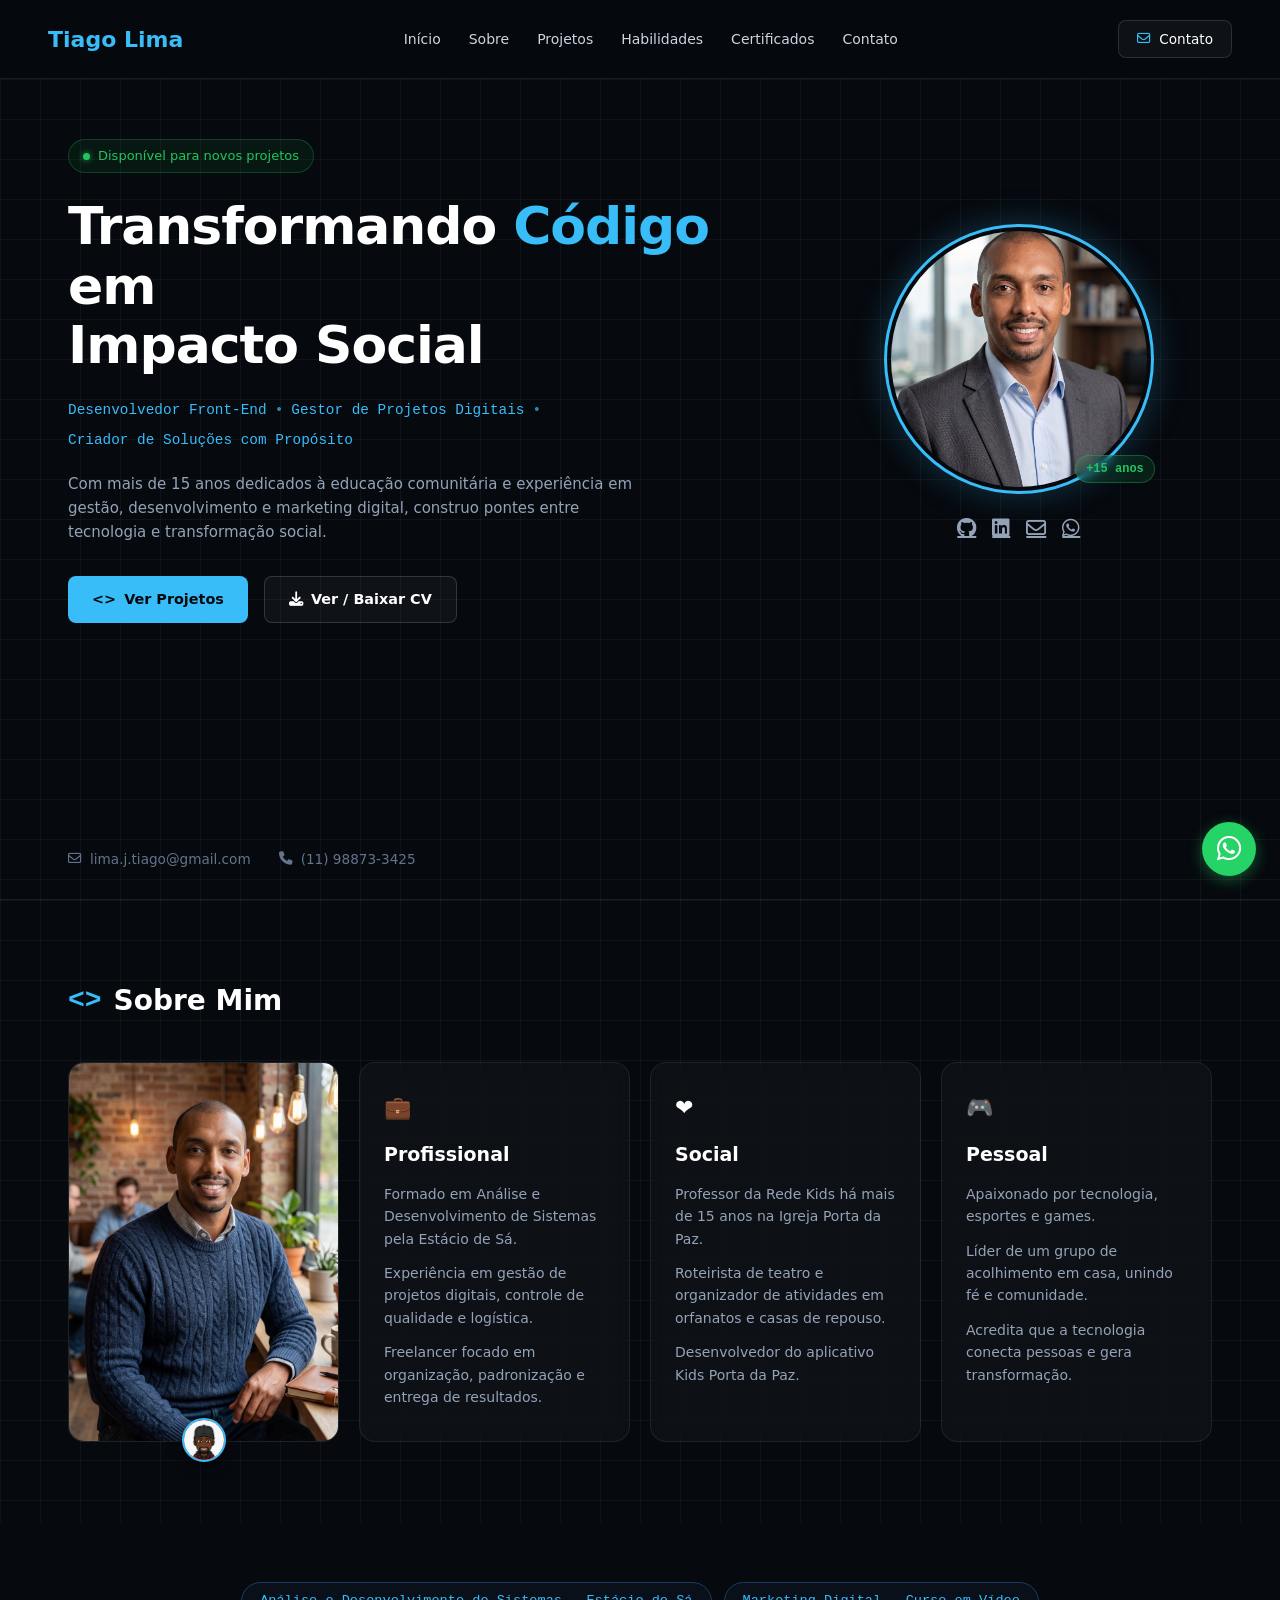
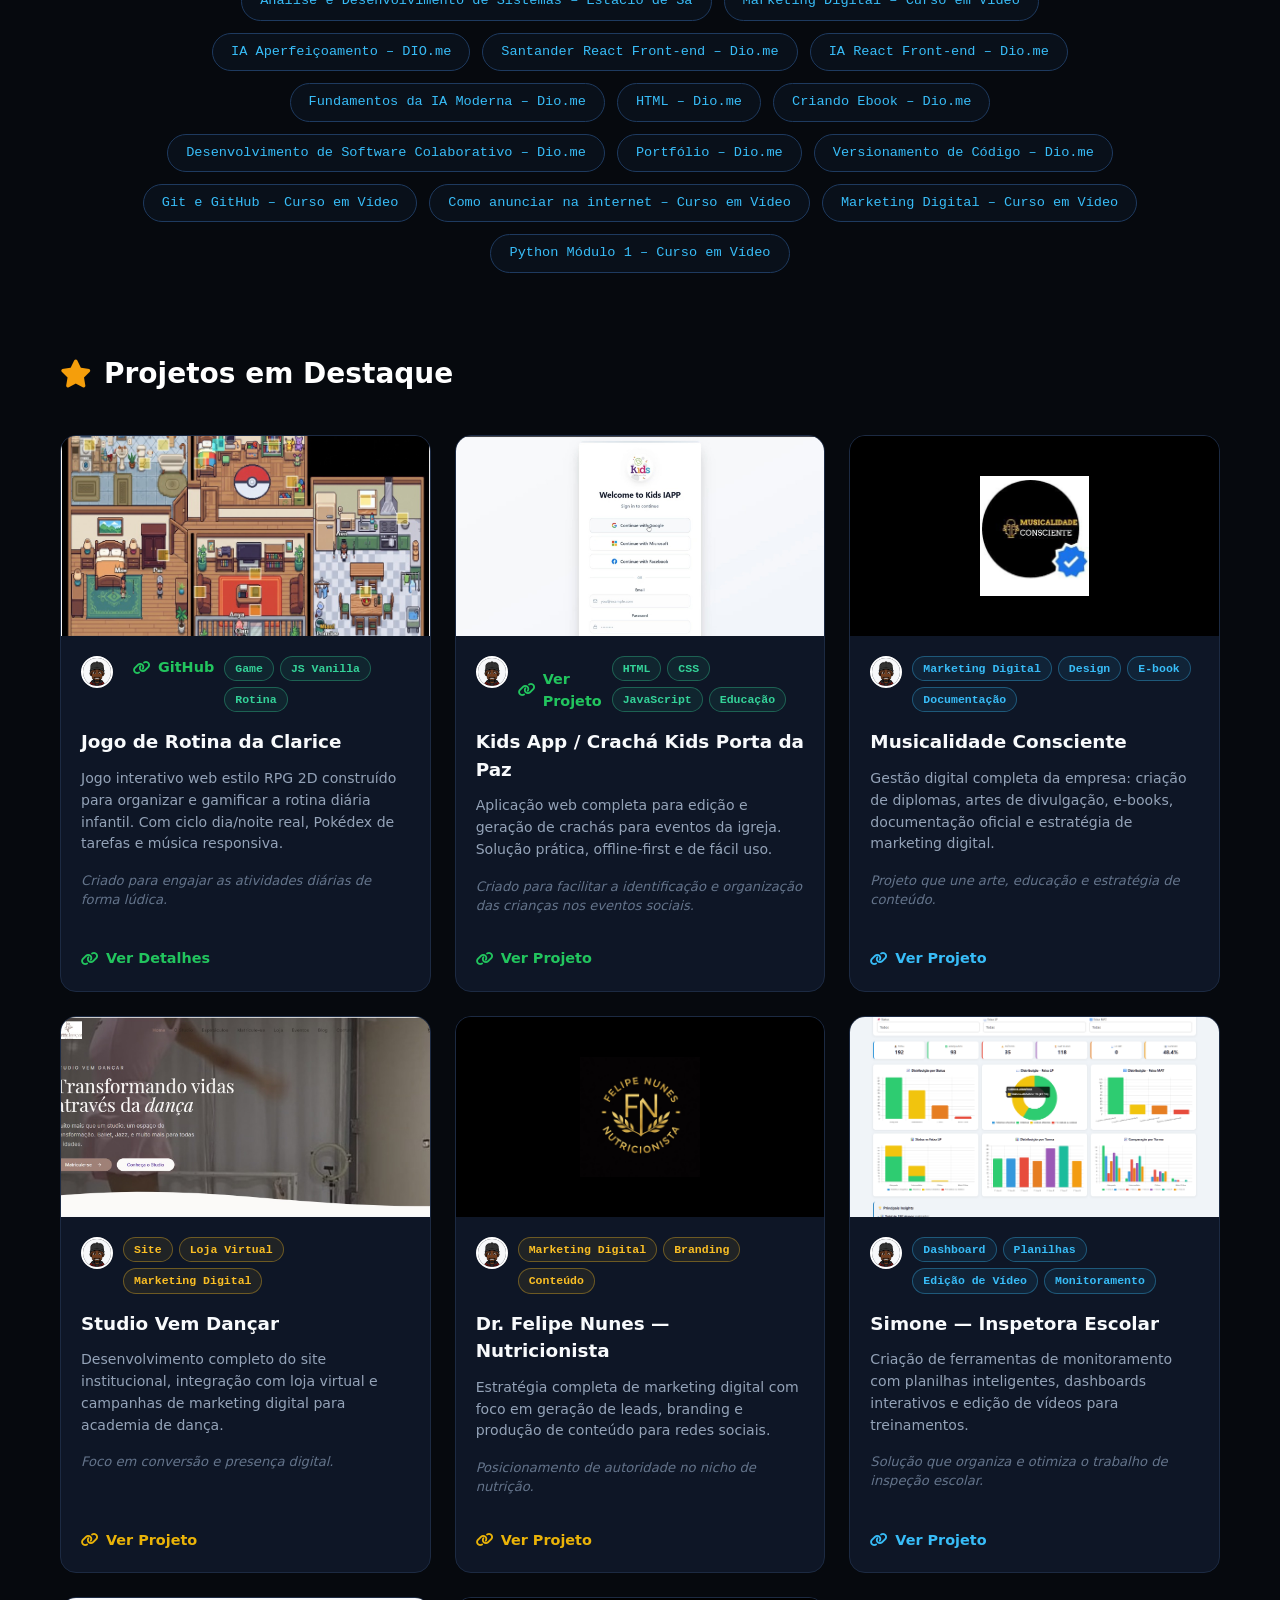
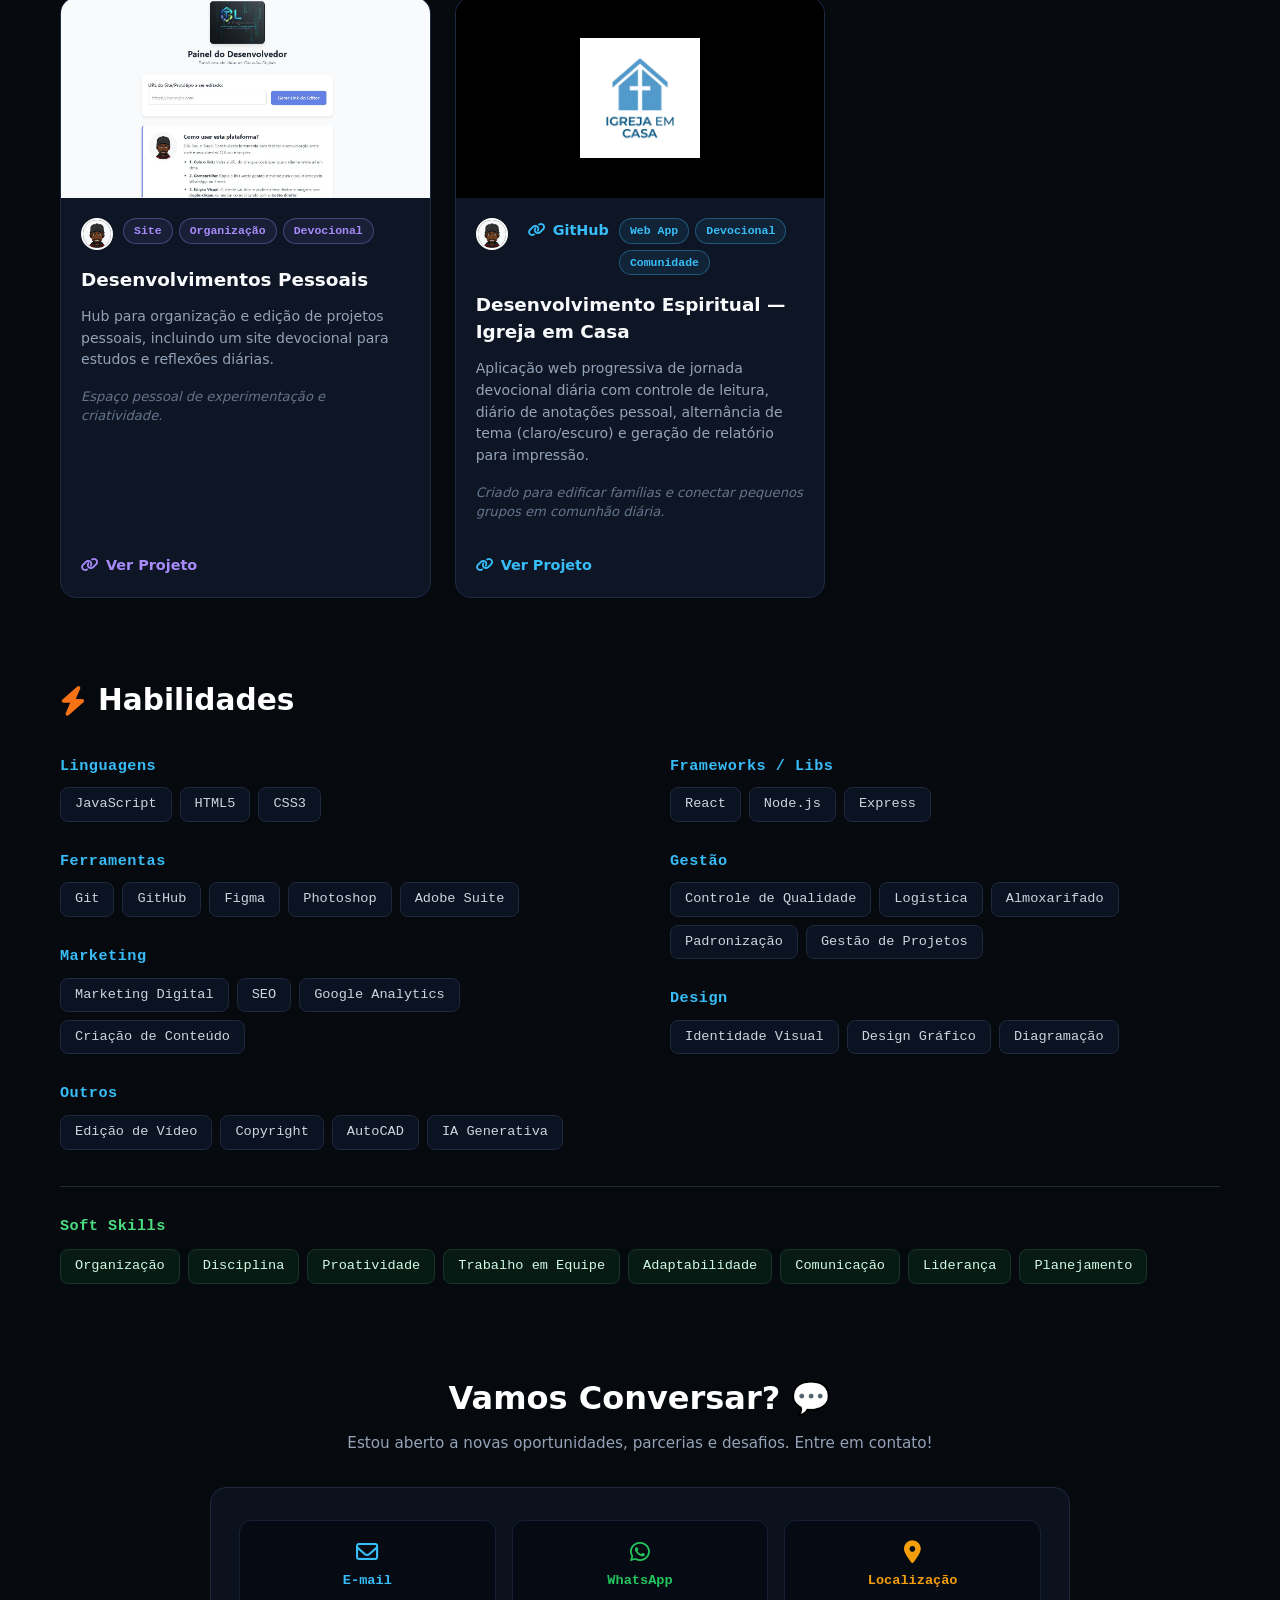
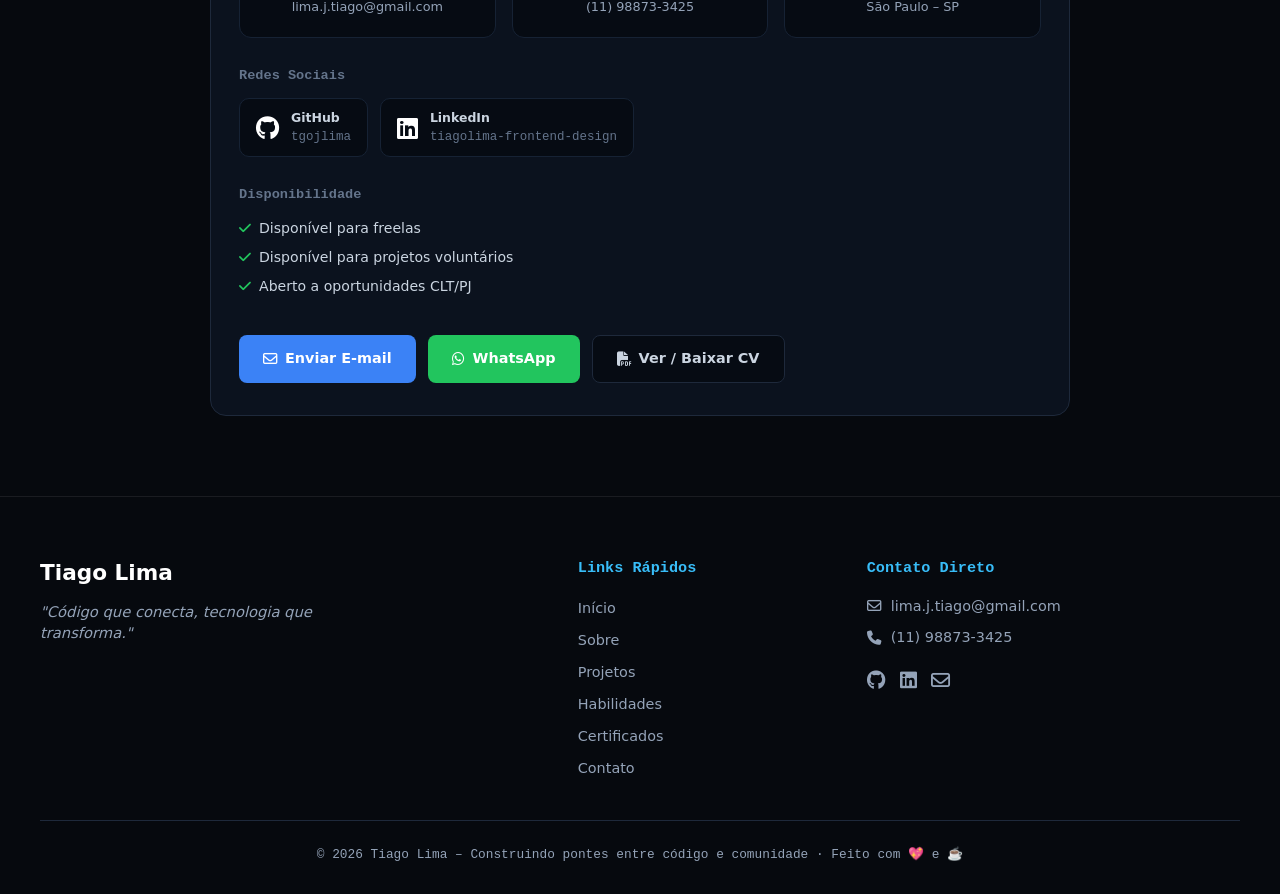
==== commit b5a05c0d: "feat: adiciona projeto 07. Desenvolvimento Espiritual (Igreja em Casa) e atualiza galeria" ====
--- a/index.html
+++ b/index.html
@@ -3,12 +3,12 @@
 <head>
   <meta charset="UTF-8" />
   <meta name="viewport" content="width=device-width, initial-scale=1.0" />
-  <meta name="description" content="Portfólio de Tiago Lima - Desenvolvedor Full-Stack, Gestor de Projetos Digitais e Designer" />
+  <meta name="description" content="Portfólio de Tiago Lima - Desenvolvedor Front-End, Gestor de Projetos Digitais e Designer" />
   
   <!-- Open Graph / Redes Sociais -->
   <meta property="og:type" content="website" />
   <meta property="og:title" content="Portfólio | Tiago Lima" />
-  <meta property="og:description" content="Desenvolvedor Full-Stack, Gestor de Projetos Digitais e Designer." />
+  <meta property="og:description" content="Desenvolvedor Front-End, Gestor de Projetos Digitais e Designer." />
   <meta property="og:image" content="./assets/tiago_terno.jpg" />
   <meta name="twitter:card" content="summary_large_image" />
 
@@ -58,7 +58,7 @@
           </h1>
 
           <p class="hero-tags">
-            <span>Desenvolvedor Full-Stack</span>
+            <span>Desenvolvedor Front-End</span>
             <span class="dot" aria-hidden="true">•</span>
             <span>Gestor de Projetos Digitais</span>
             <span class="dot" aria-hidden="true">•</span>
@@ -190,6 +190,42 @@
     </h2>
 
     <div class="projects-grid">
+      <!-- Card Clari Game -->
+      <article class="project-card">
+        <div class="card-cover">
+          <img src="./assets/capa_rotina_clari.jpeg" alt="Jogo de Rotina da Clarice" / loading="lazy">
+        </div>
+        <div class="card-body">
+          <div class="author-and-tags">
+            <div class="author-avatar">
+              <img src="./assets/tgoavatar.jpeg" alt="Avatar autor" / loading="lazy">
+            </div>
+            <div class="card-footer" style="margin-top:0; border:none; padding:0; flex-grow:1; margin-left:10px;">
+              <a href="https://github.com/tgojlima/Clari_game_rotina" target="_blank" rel="noopener noreferrer" class="project-link link-green">
+              <i class="fa-solid fa-link" aria-hidden="true"></i> GitHub
+              </a>
+            </div>
+            <div class="tags-list">
+              <span class="tag-badge tag-green">Game</span>
+              <span class="tag-badge tag-green">JS Vanilla</span>
+              <span class="tag-badge tag-green">Rotina</span>
+            </div>
+          </div>
+          <h3 class="card-title">Jogo de Rotina da Clarice</h3>
+          <p class="card-description">
+            Jogo interativo web estilo RPG 2D construído para organizar e gamificar a rotina diária infantil. Com ciclo dia/noite real, Pokédex de tarefas e música responsiva.
+          </p>
+          <p class="card-italic-note">
+            Criado para engajar as atividades diárias de forma lúdica.
+          </p>
+          <div class="card-footer">
+            <a href="projetos.html#clari-game" class="project-link link-green">
+              <i class="fa-solid fa-link" aria-hidden="true"></i> Ver Detalhes
+            </a>
+          </div>
+        </div>
+      </article>
+
       <!-- Card 1 -->
       <article class="project-card">
         <div class="card-cover">
@@ -378,6 +414,42 @@
           </p>
           <div class="card-footer">
             <a href="projetos.html#desenvolvimentos-pessoais" class="project-link link-purple">
+              <i class="fa-solid fa-link" aria-hidden="true"></i> Ver Projeto
+            </a>
+          </div>
+        </div>
+      </article>
+
+      <!-- Card 7 -->
+      <article class="project-card">
+        <div class="card-cover cover-centered">
+          <img src="./assets/logo_igreja_em_casa.jpg" alt="Logotipo Igreja em Casa" loading="lazy">
+        </div>
+        <div class="card-body">
+          <div class="author-and-tags">
+            <div class="author-avatar">
+              <img src="./assets/tgoavatar.jpeg" alt="Avatar autor" loading="lazy">
+            </div>
+            <div class="card-footer" style="margin-top:0; border:none; padding:0; flex-grow:1; margin-left:10px;">
+              <a href="https://github.com/tgojlima/igreja-em-casa-app" target="_blank" rel="noopener noreferrer" class="project-link link-blue">
+                <i class="fa-solid fa-link" aria-hidden="true"></i> GitHub
+              </a>
+            </div>
+            <div class="tags-list">
+              <span class="tag-badge tag-blue">Web App</span>
+              <span class="tag-badge tag-blue">Devocional</span>
+              <span class="tag-badge tag-blue">Comunidade</span>
+            </div>
+          </div>
+          <h3 class="card-title">Desenvolvimento Espiritual — Igreja em Casa</h3>
+          <p class="card-description">
+            Aplicação web progressiva de jornada devocional diária com controle de leitura, diário de anotações pessoal, alternância de tema (claro/escuro) e geração de relatório para impressão.
+          </p>
+          <p class="card-italic-note">
+            Criado para edificar famílias e conectar pequenos grupos em comunhão diária.
+          </p>
+          <div class="card-footer">
+            <a href="projetos.html#desenvolvimento-espiritual" class="project-link link-blue">
               <i class="fa-solid fa-link" aria-hidden="true"></i> Ver Projeto
             </a>
           </div>
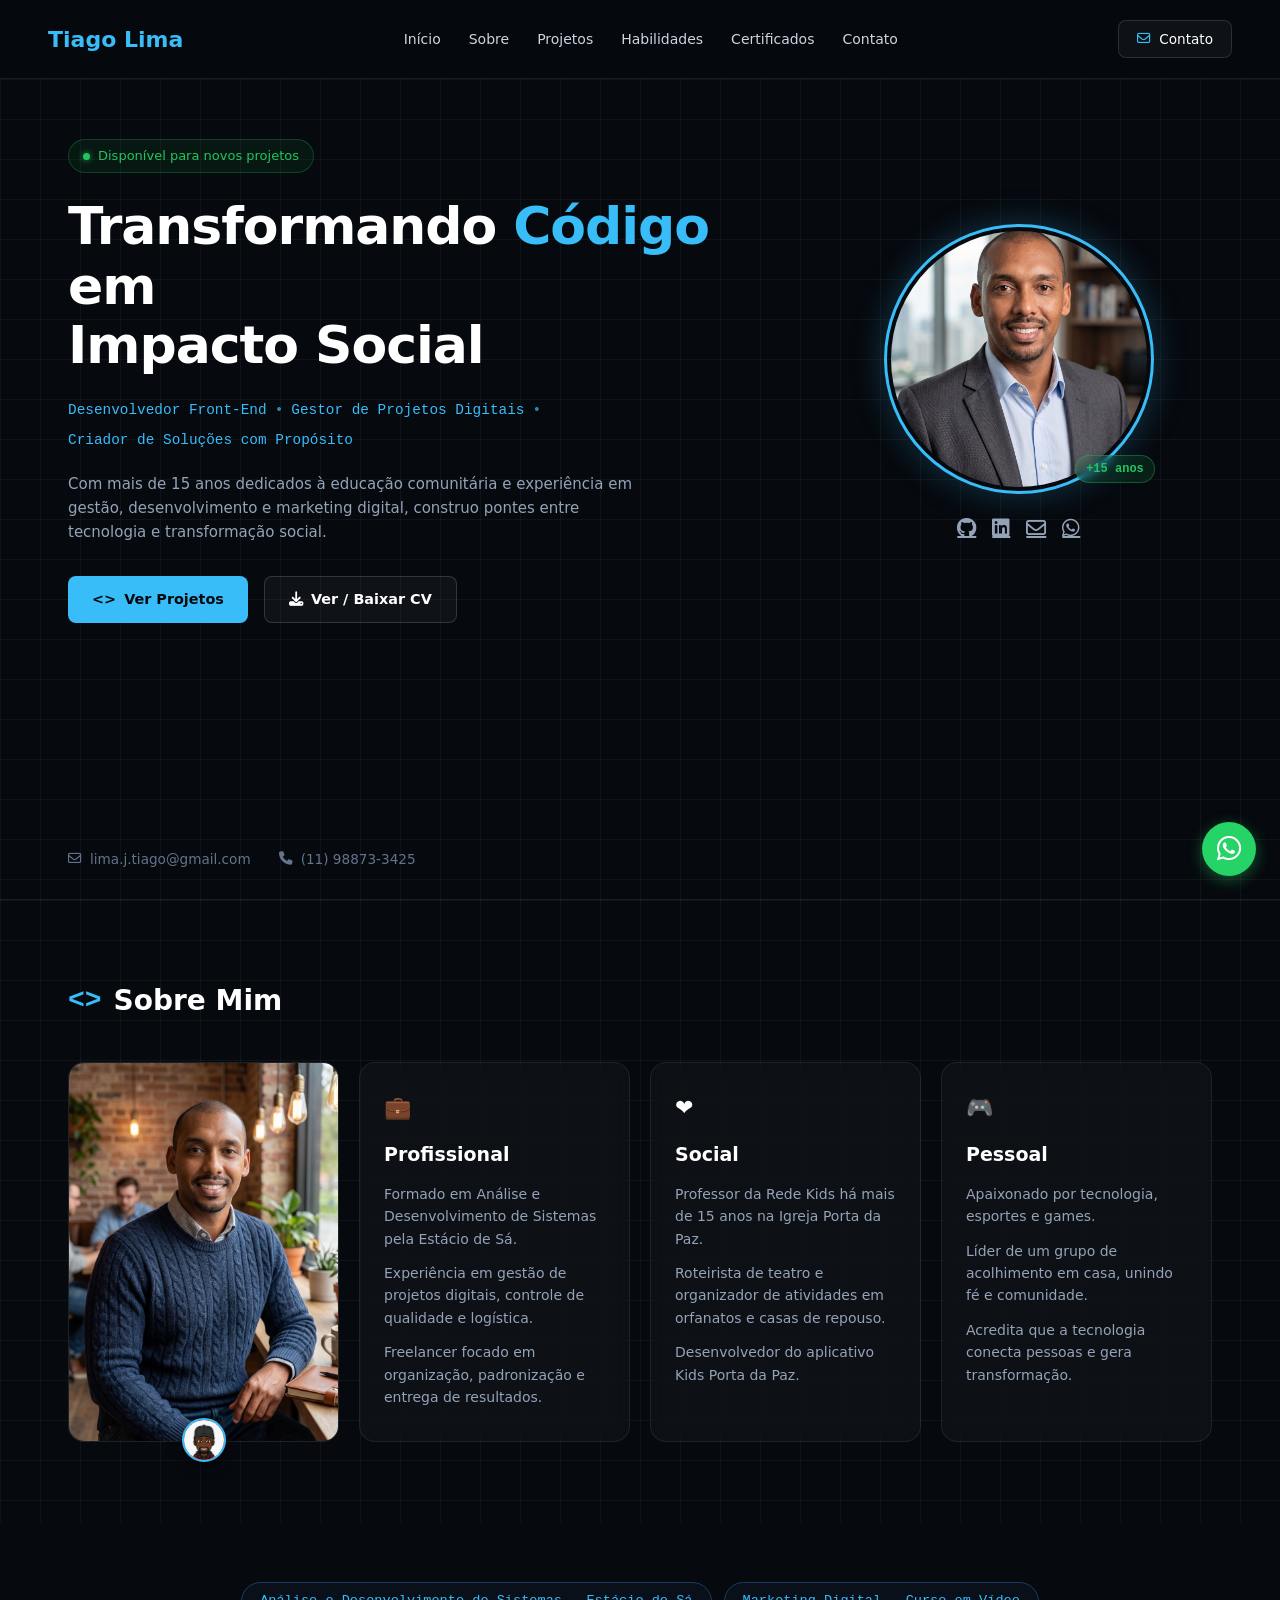
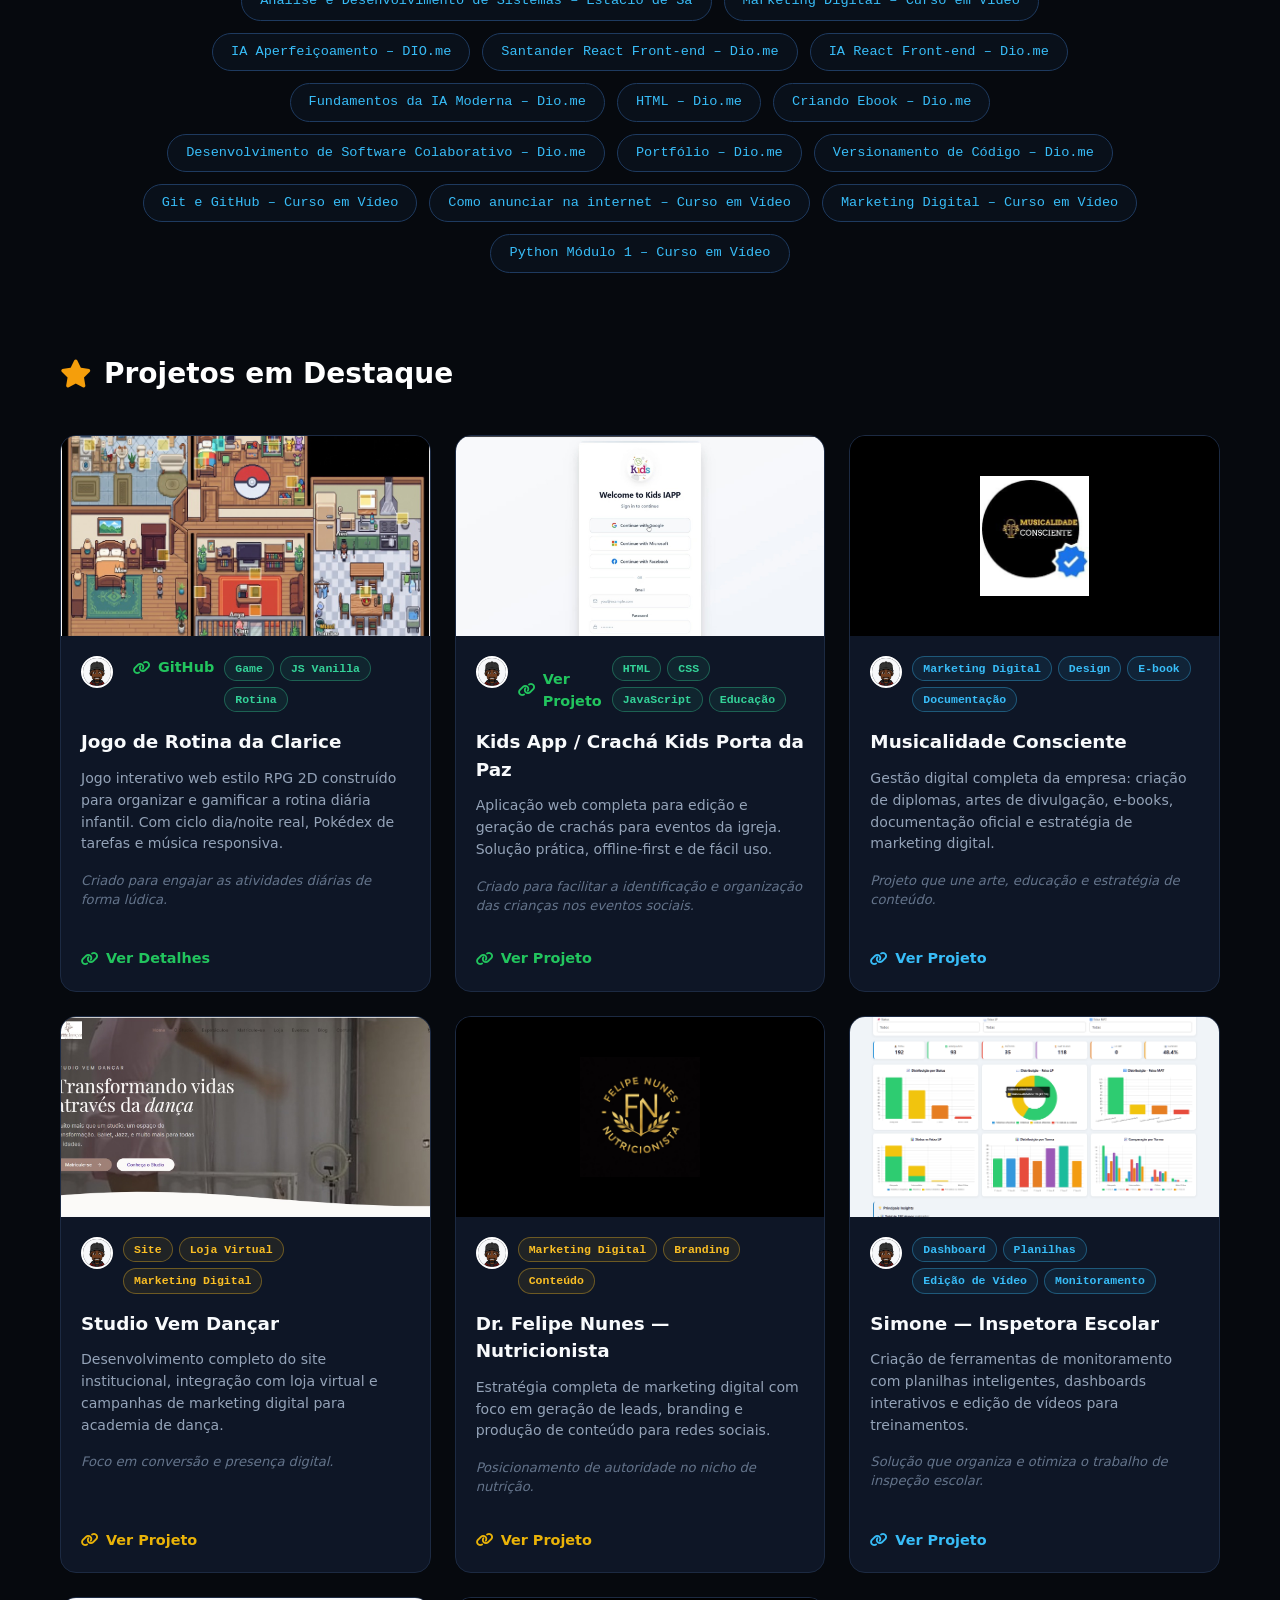
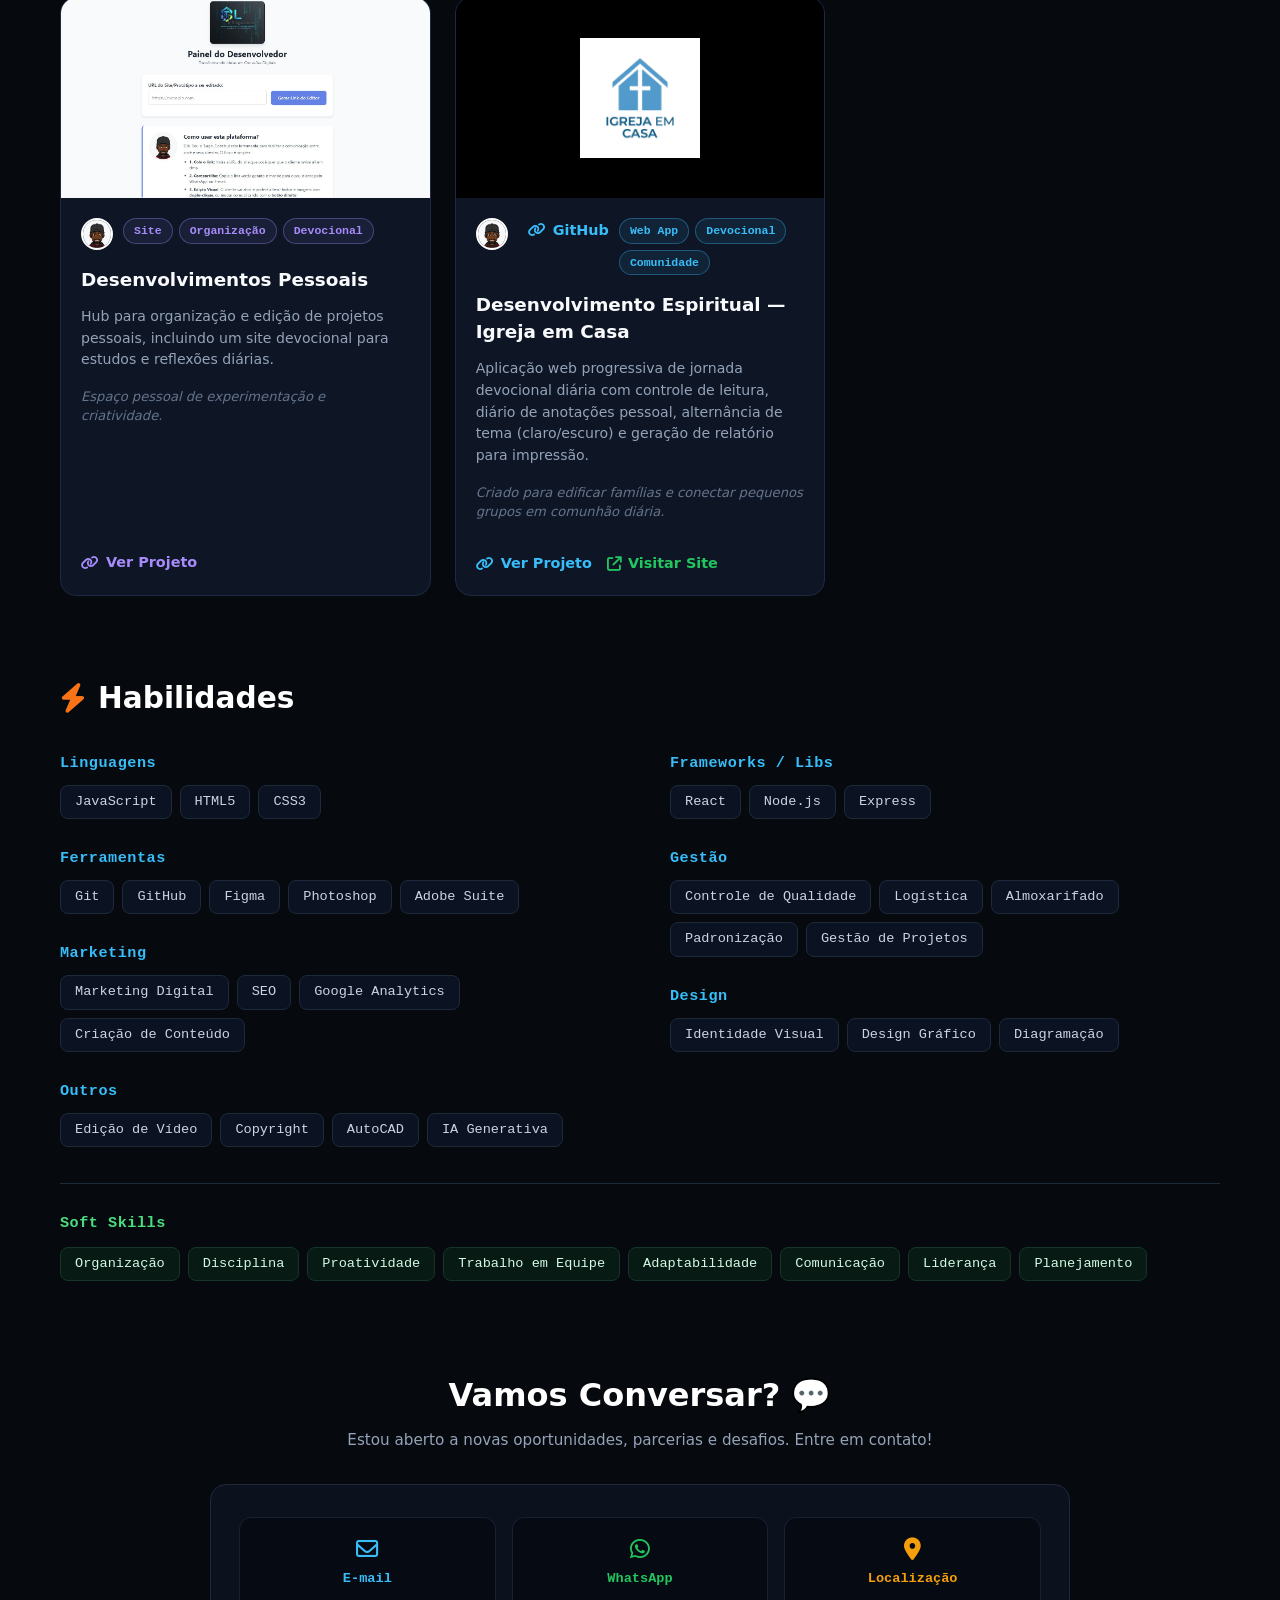
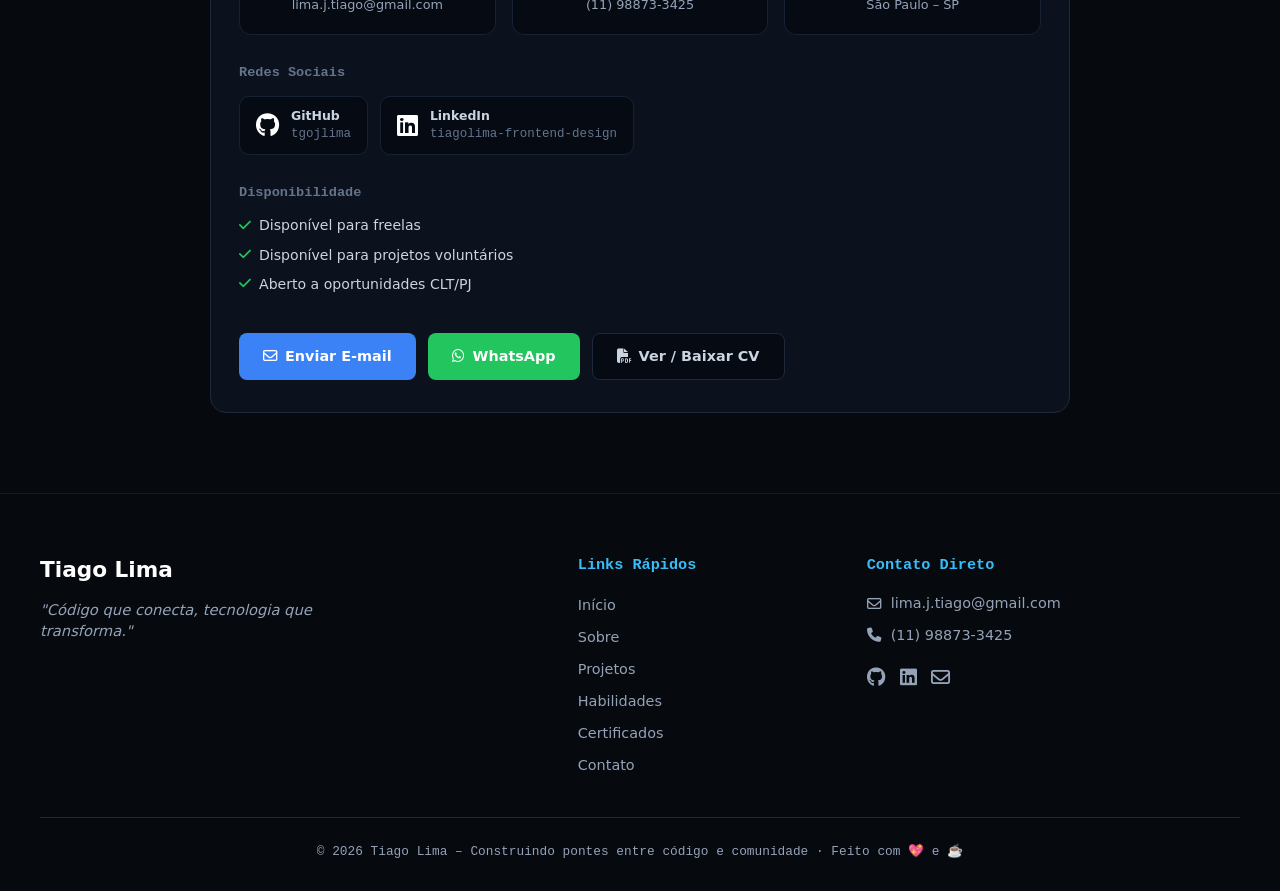
==== commit 55dc0162: "feat: adiciona link do site online para o projeto 07 (Igreja em Casa)" ====
--- a/index.html
+++ b/index.html
@@ -448,9 +448,12 @@
           <p class="card-italic-note">
             Criado para edificar famílias e conectar pequenos grupos em comunhão diária.
           </p>
-          <div class="card-footer">
+          <div class="card-footer" style="display: flex; gap: 15px; flex-wrap: wrap;">
             <a href="projetos.html#desenvolvimento-espiritual" class="project-link link-blue">
               <i class="fa-solid fa-link" aria-hidden="true"></i> Ver Projeto
+            </a>
+            <a href="https://igrejaemcasa-devocional.netlify.app" target="_blank" rel="noopener noreferrer" class="project-link link-green">
+              <i class="fa-solid fa-arrow-up-right-from-square" aria-hidden="true"></i> Visitar Site
             </a>
           </div>
         </div>
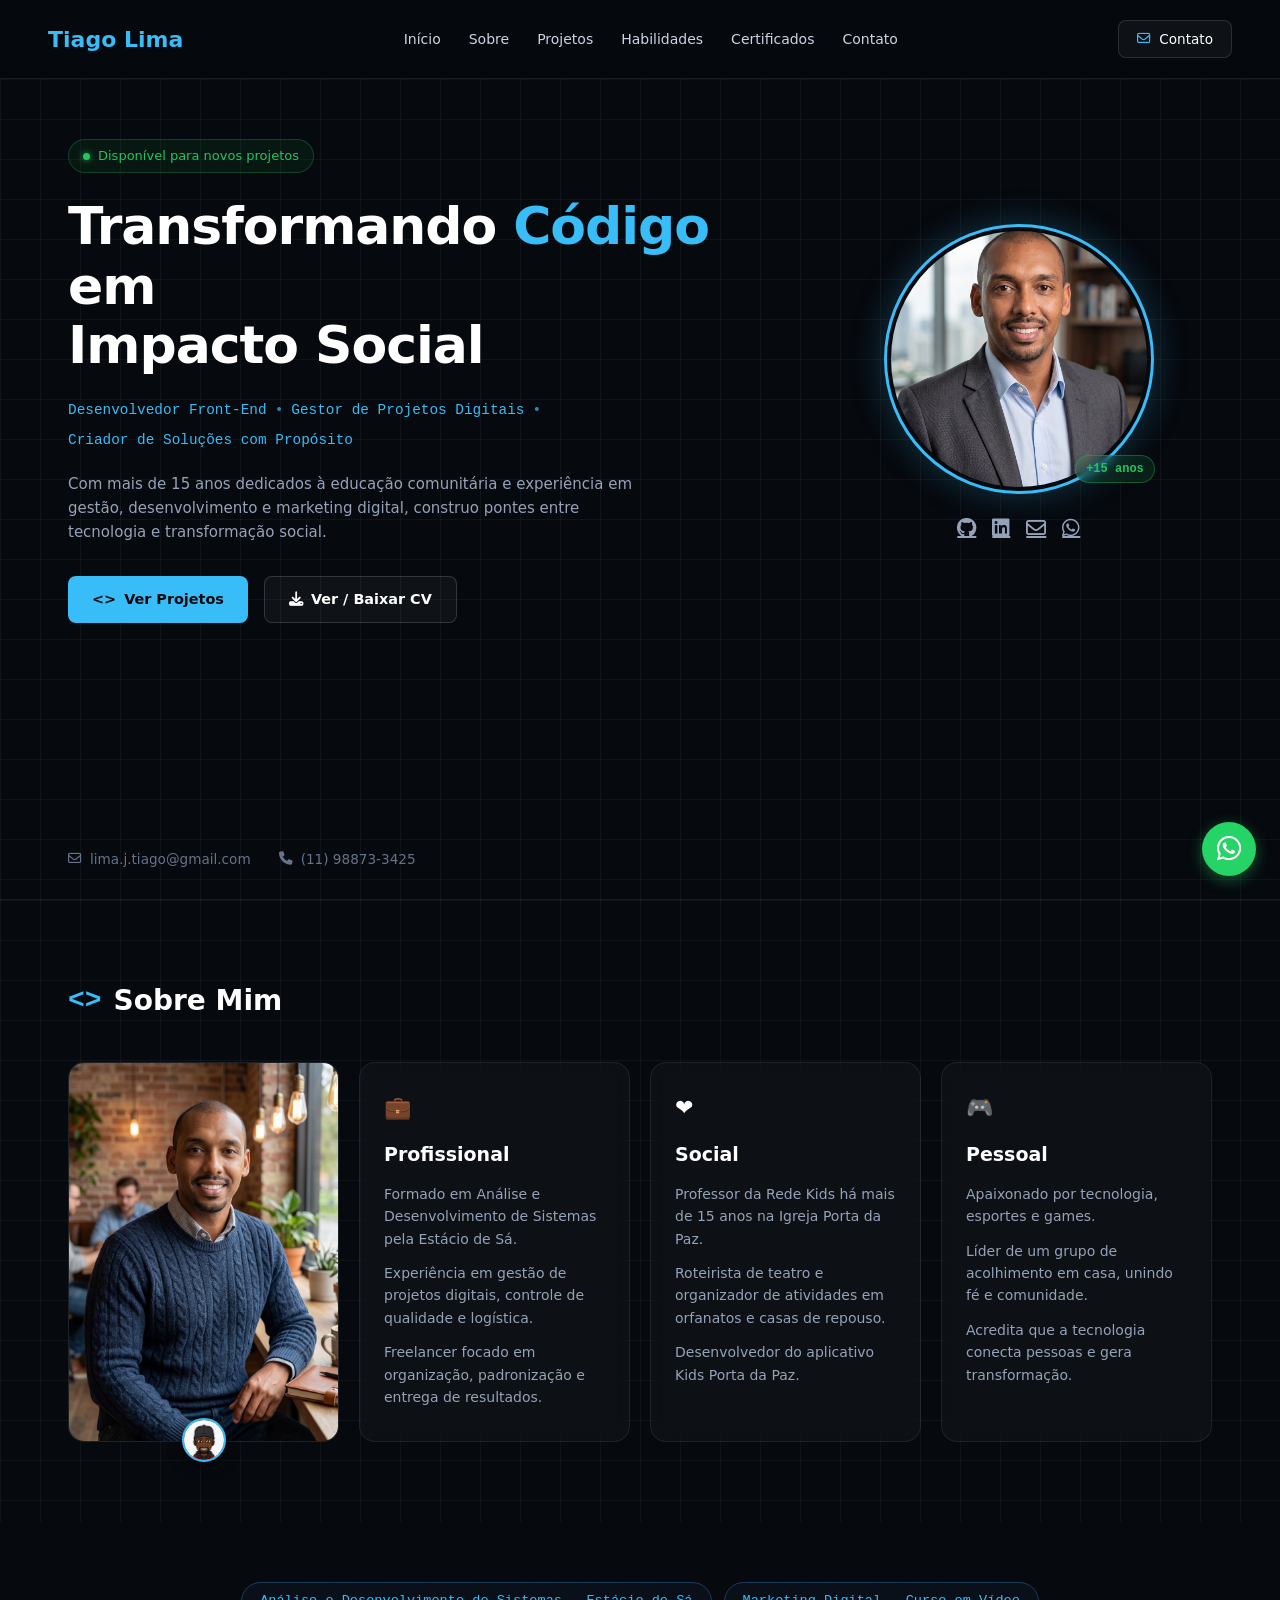
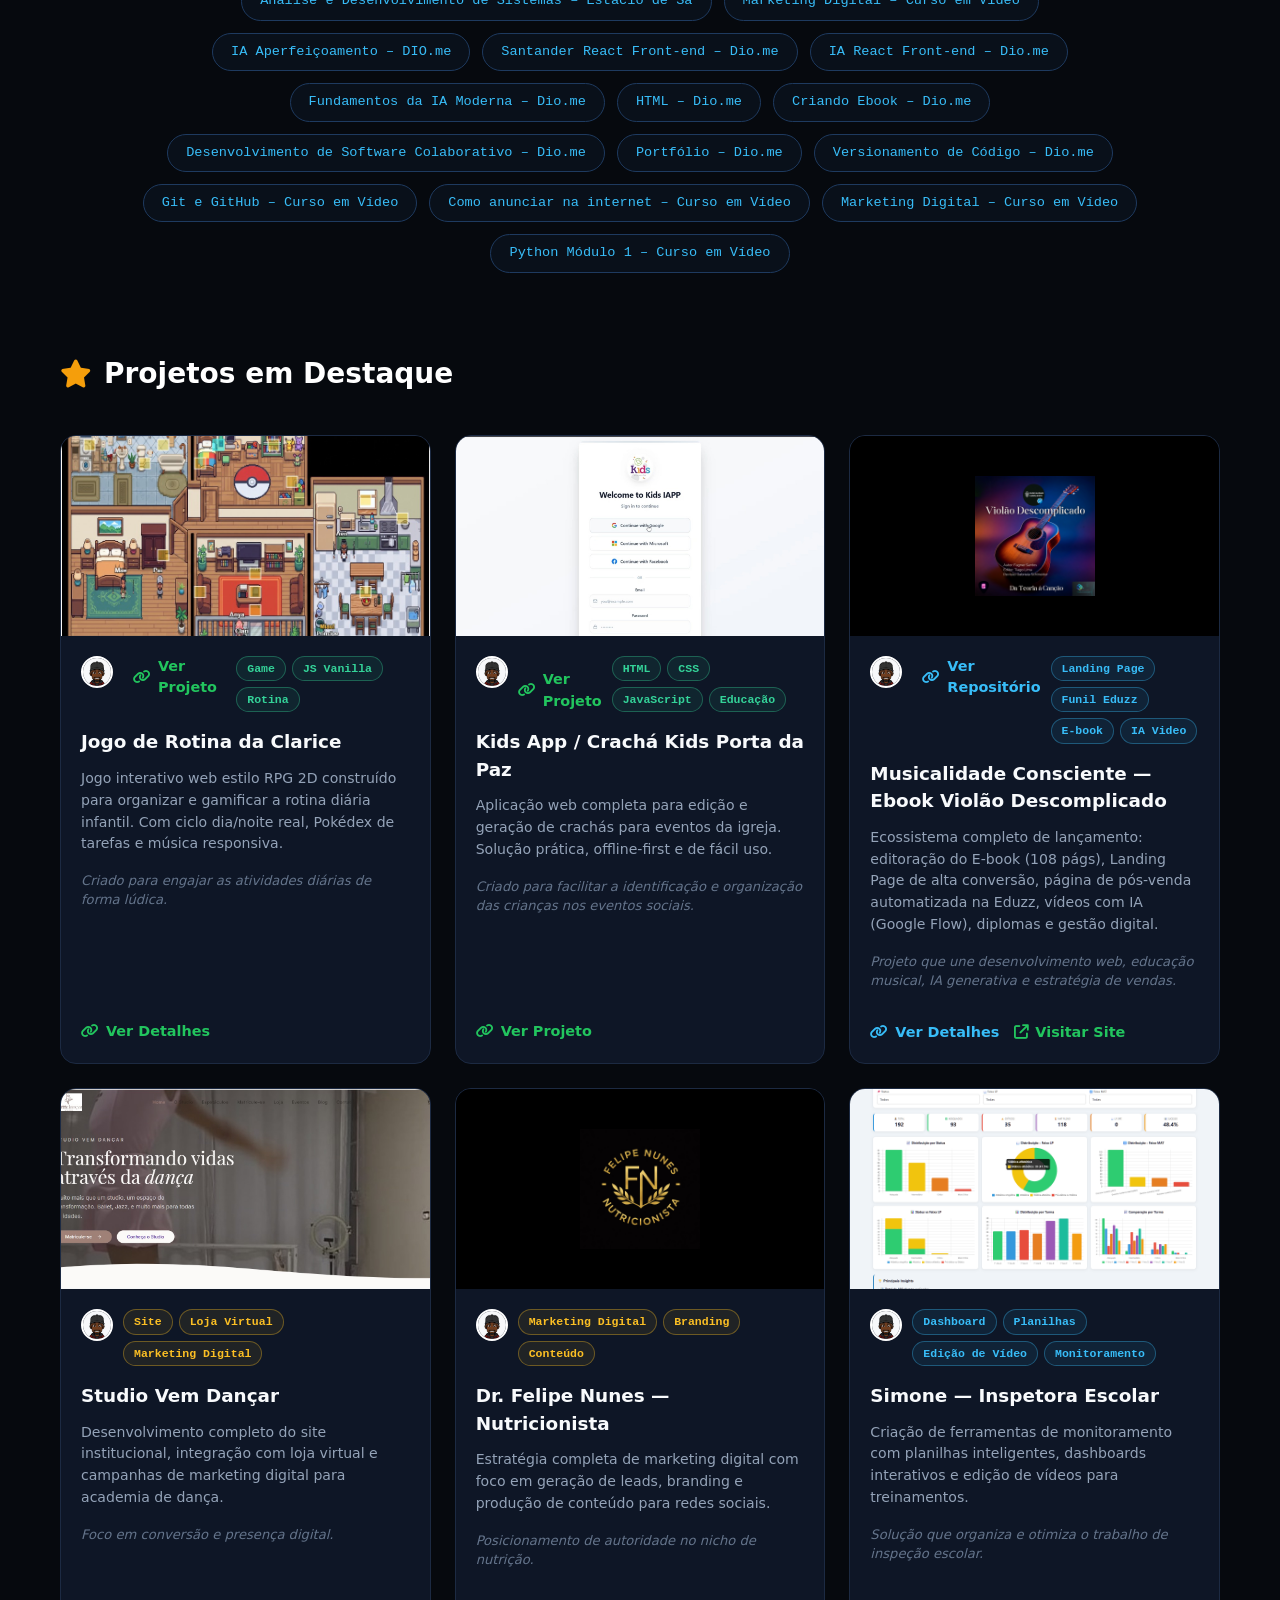
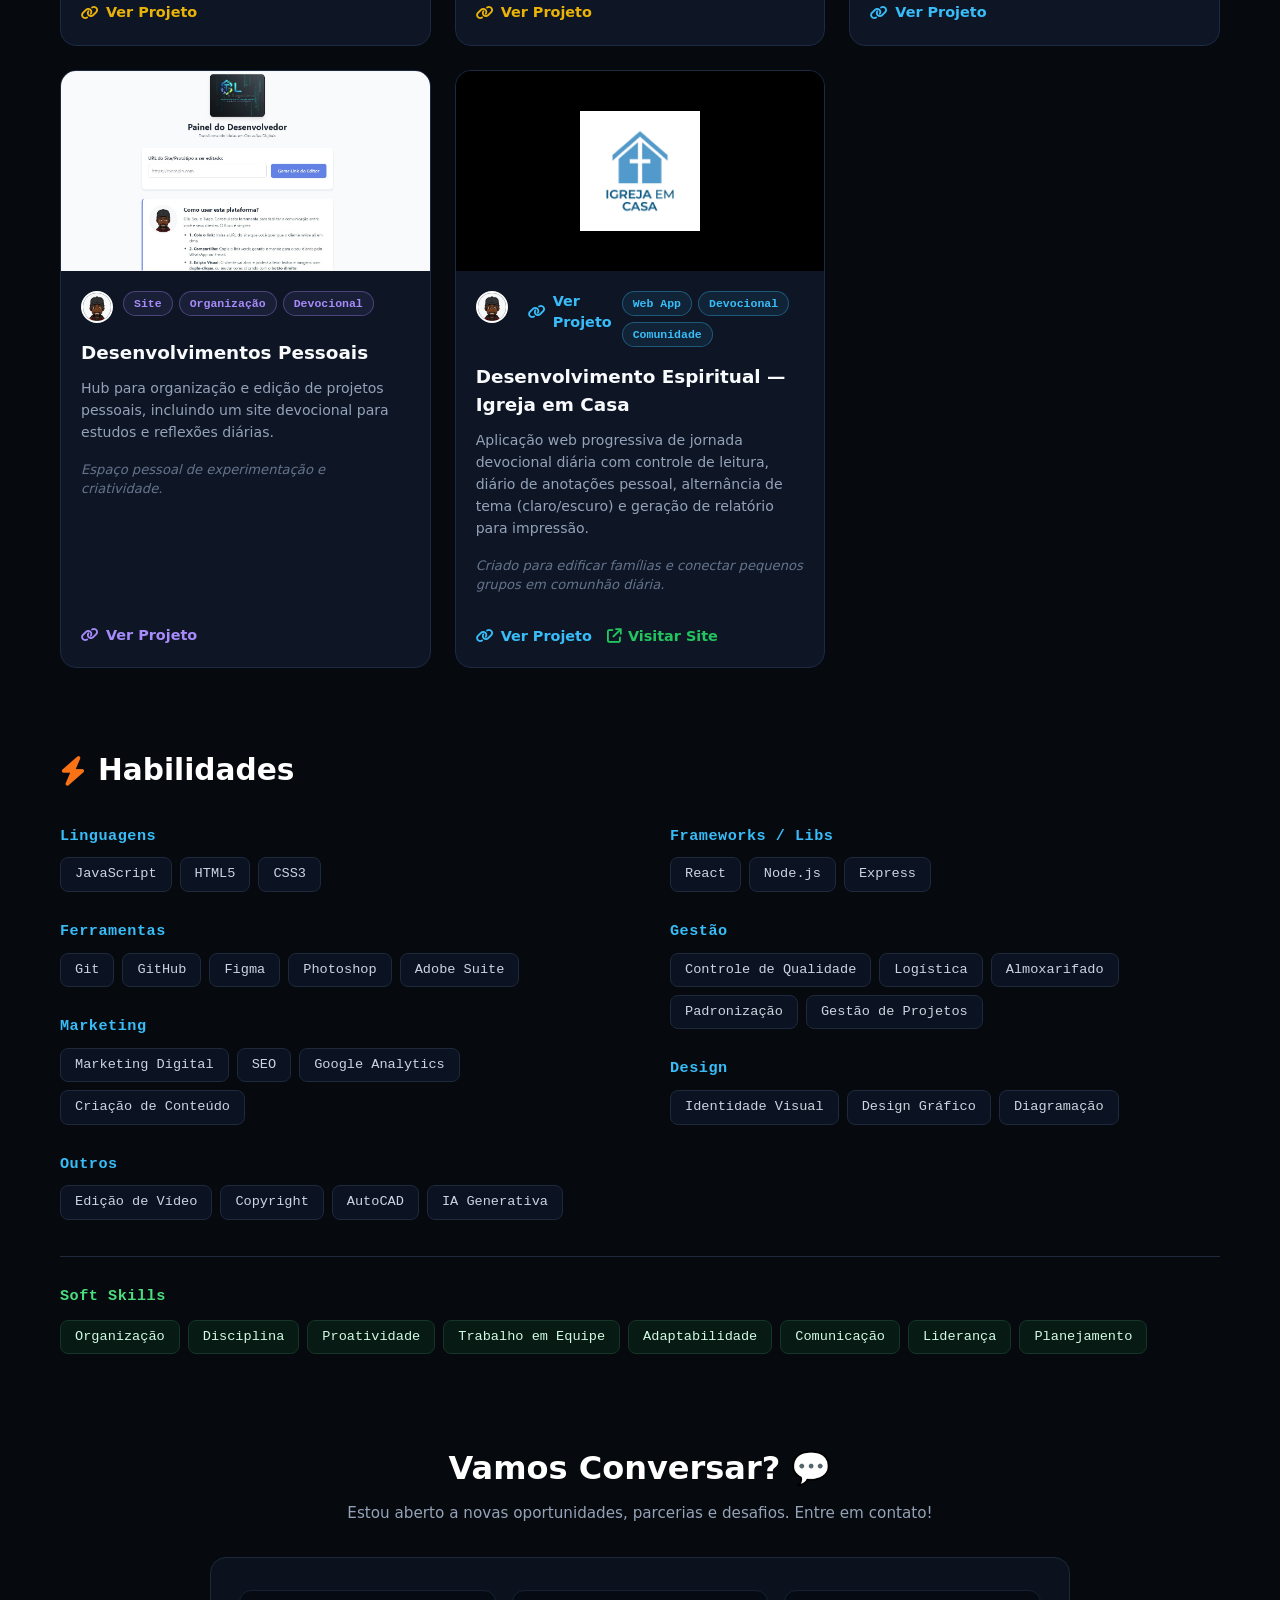
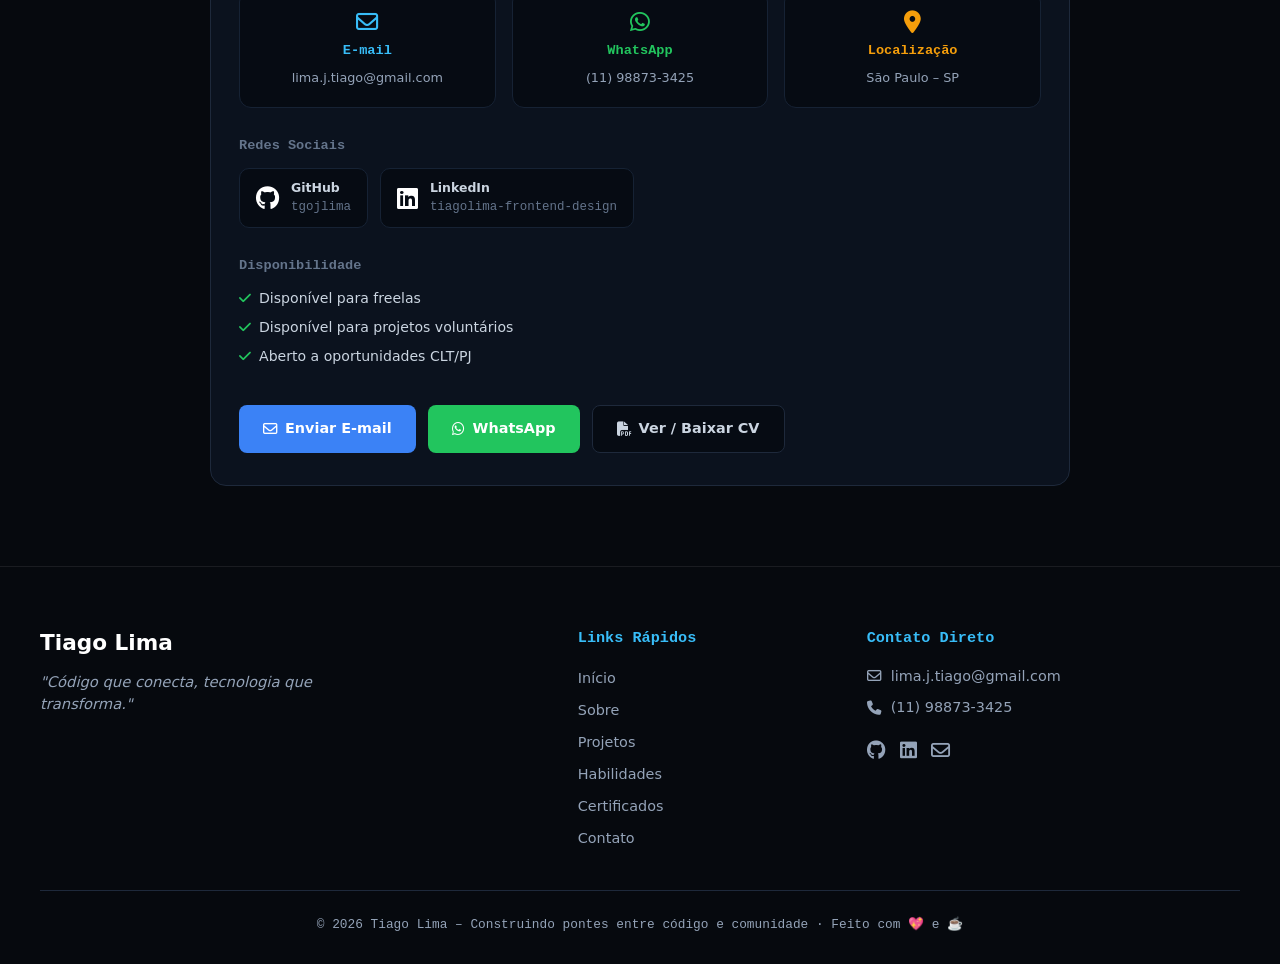
==== commit 6c94f04a: "feat: update Musicalidade Consciente showcase with Violao Descomplicado landing page and videos" ====
--- a/index.html
+++ b/index.html
@@ -202,7 +202,7 @@
             </div>
             <div class="card-footer" style="margin-top:0; border:none; padding:0; flex-grow:1; margin-left:10px;">
               <a href="https://github.com/tgojlima/Clari_game_rotina" target="_blank" rel="noopener noreferrer" class="project-link link-green">
-              <i class="fa-solid fa-link" aria-hidden="true"></i> GitHub
+              <i class="fa-solid fa-link" aria-hidden="true"></i> Ver Projeto
               </a>
             </div>
             <div class="tags-list">
@@ -266,30 +266,38 @@
       <!-- Card 2 -->
       <article class="project-card">
         <div class="card-cover cover-centered">
-          <img src="./assets/logo_musicalidade.jpg" alt="Logotipo Musicalidade Consciente" / loading="lazy">
+          <img src="./assets/capa-oficial-ebook-violao.png" onerror="this.onerror=null; this.src='./assets/logo_musicalidade.jpg';" alt="Capa Oficial Ebook Violão Descomplicado - Musicalidade Consciente" loading="lazy">
         </div>
         <div class="card-body">
           <div class="author-and-tags">
             <div class="author-avatar">
-              <img src="./assets/tgoavatar.jpeg" alt="Avatar autor" / loading="lazy">
+              <img src="./assets/tgoavatar.jpeg" alt="Avatar autor" loading="lazy">
+            </div>
+            <div class="card-footer" style="margin-top:0; border:none; padding:0; flex-grow:1; margin-left:10px;">
+              <a href="https://github.com/tgojlima/projeto-musicalidade-consciente" target="_blank" rel="noopener noreferrer" class="project-link link-blue">
+                <i class="fa-solid fa-link" aria-hidden="true"></i> Ver Repositório
+              </a>
             </div>
             <div class="tags-list">
-              <span class="tag-badge tag-blue">Marketing Digital</span>
-              <span class="tag-badge tag-blue">Design</span>
+              <span class="tag-badge tag-blue">Landing Page</span>
+              <span class="tag-badge tag-blue">Funil Eduzz</span>
               <span class="tag-badge tag-blue">E-book</span>
-              <span class="tag-badge tag-blue">Documentação</span>
-            </div>
-          </div>
-          <h3 class="card-title">Musicalidade Consciente</h3>
+              <span class="tag-badge tag-blue">IA Video</span>
+            </div>
+          </div>
+          <h3 class="card-title">Musicalidade Consciente — Ebook Violão Descomplicado</h3>
           <p class="card-description">
-            Gestão digital completa da empresa: criação de diplomas, artes de divulgação, e-books, documentação oficial e estratégia de marketing digital.
+            Ecossistema completo de lançamento: editoração do E-book (108 págs), Landing Page de alta conversão, página de pós-venda automatizada na Eduzz, vídeos com IA (Google Flow), diplomas e gestão digital.
           </p>
           <p class="card-italic-note">
-            Projeto que une arte, educação e estratégia de conteúdo.
-          </p>
-          <div class="card-footer">
+            Projeto que une desenvolvimento web, educação musical, IA generativa e estratégia de vendas.
+          </p>
+          <div class="card-footer" style="display: flex; gap: 15px; flex-wrap: wrap;">
             <a href="projetos.html#musicalidade" class="project-link link-blue">
-              <i class="fa-solid fa-link" aria-hidden="true"></i> Ver Projeto
+              <i class="fa-solid fa-link" aria-hidden="true"></i> Ver Detalhes
+            </a>
+            <a href="https://ebookviolaodescomplicado.netlify.app" target="_blank" rel="noopener noreferrer" class="project-link link-green">
+              <i class="fa-solid fa-arrow-up-right-from-square" aria-hidden="true"></i> Visitar Site
             </a>
           </div>
         </div>
@@ -432,7 +440,7 @@
             </div>
             <div class="card-footer" style="margin-top:0; border:none; padding:0; flex-grow:1; margin-left:10px;">
               <a href="https://github.com/tgojlima/igreja-em-casa-app" target="_blank" rel="noopener noreferrer" class="project-link link-blue">
-                <i class="fa-solid fa-link" aria-hidden="true"></i> GitHub
+                <i class="fa-solid fa-link" aria-hidden="true"></i> Ver Projeto
               </a>
             </div>
             <div class="tags-list">
